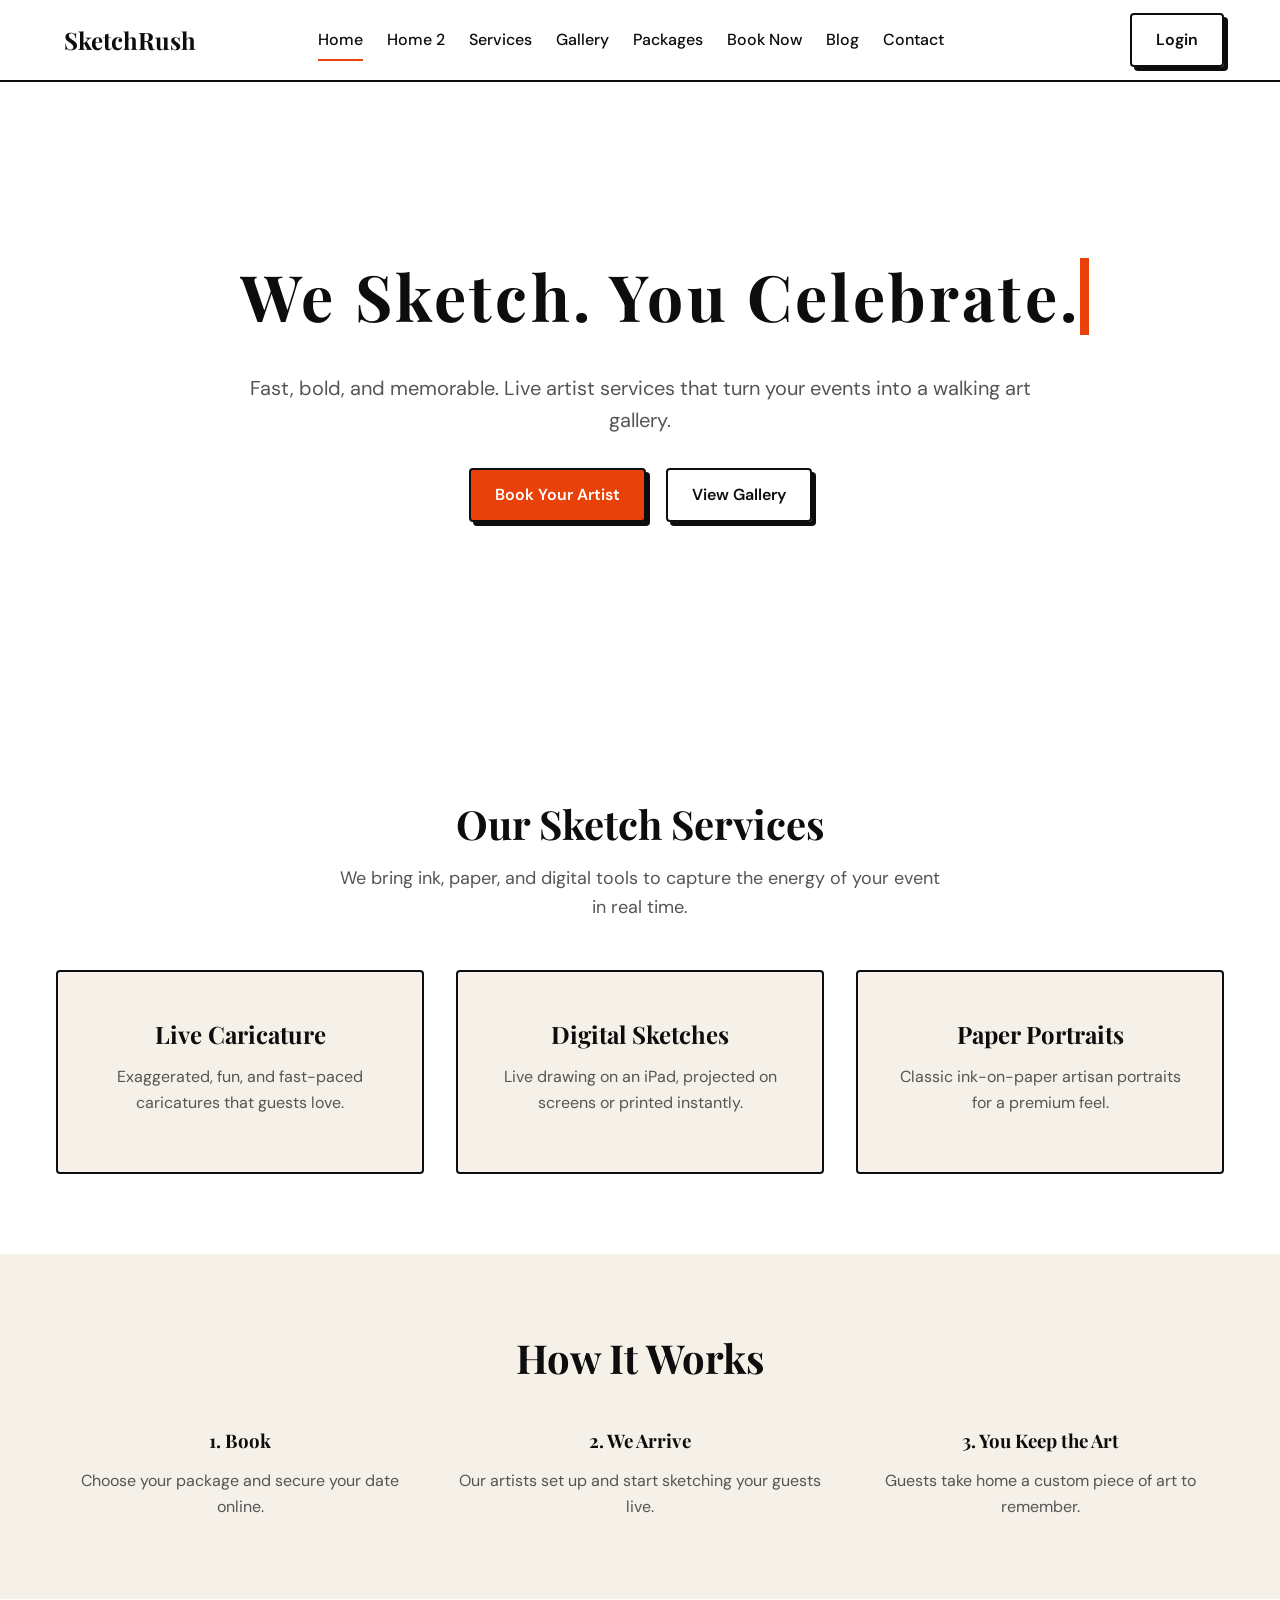
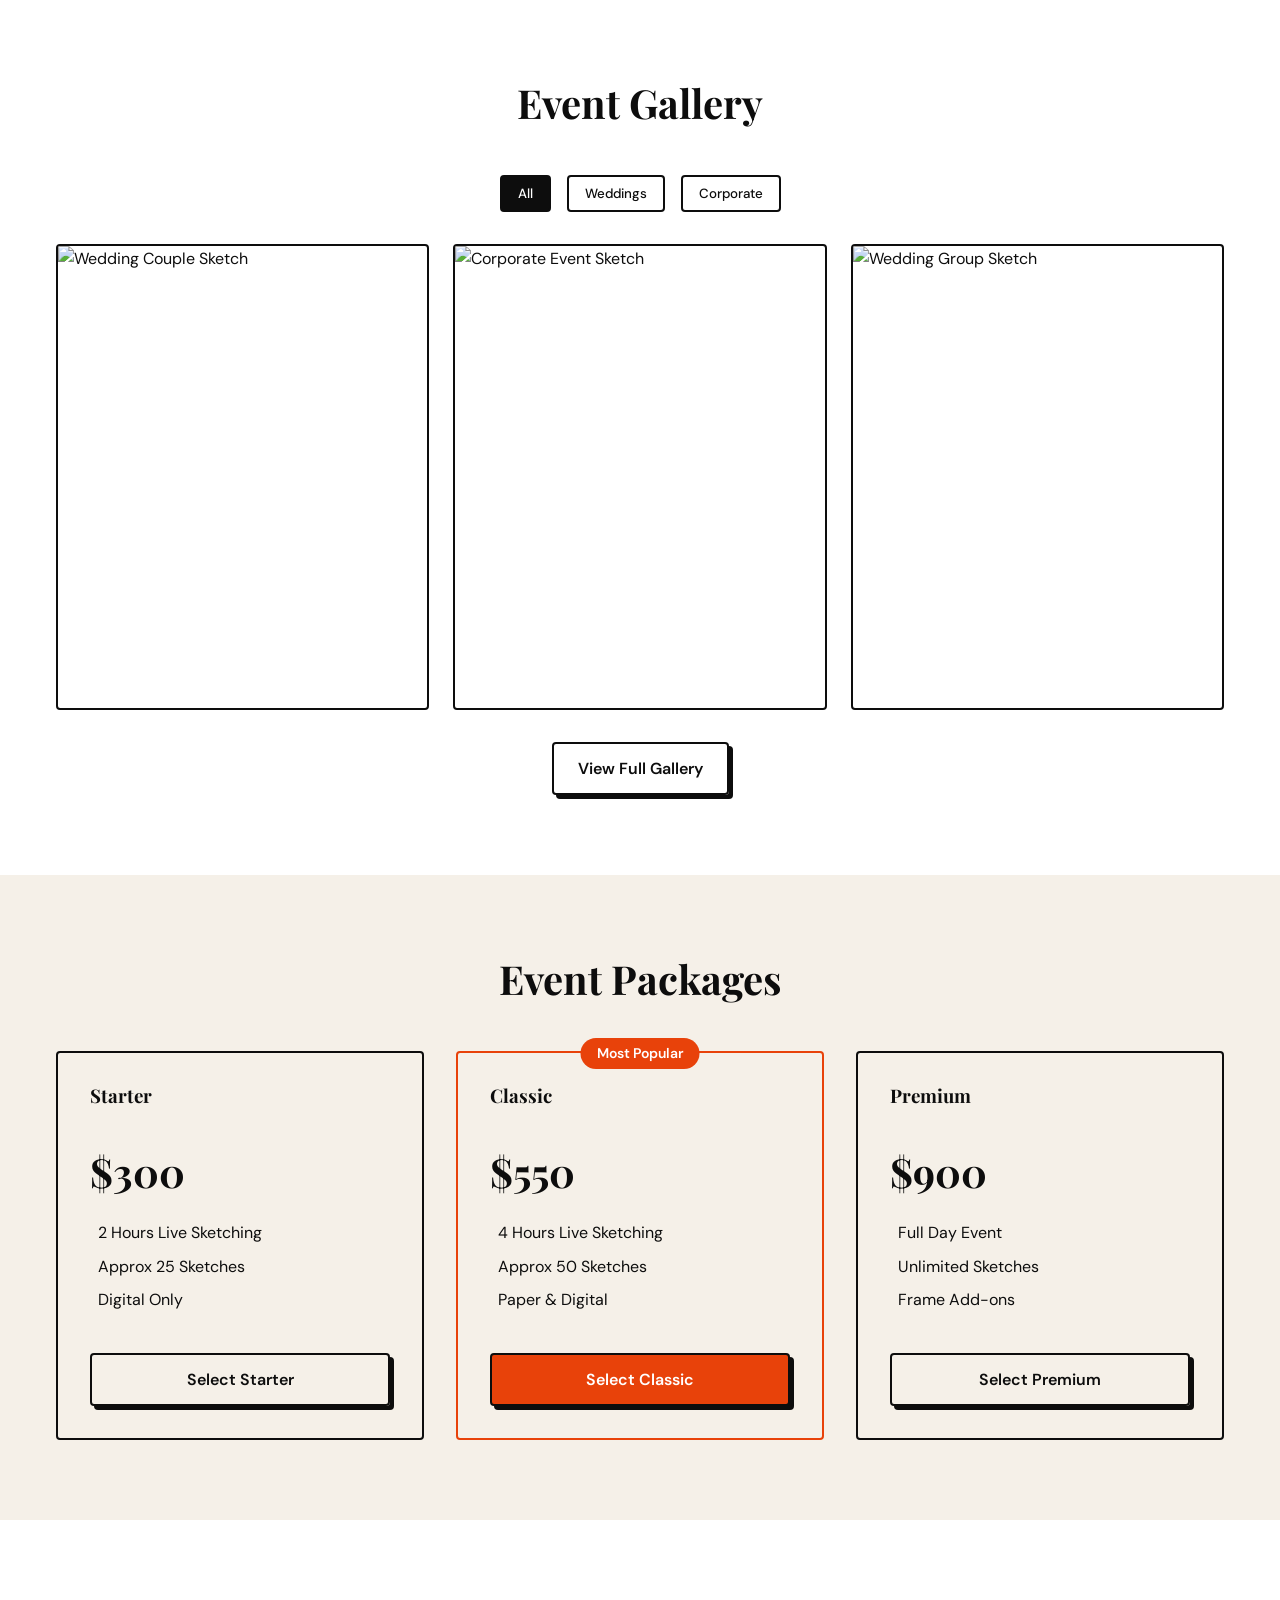
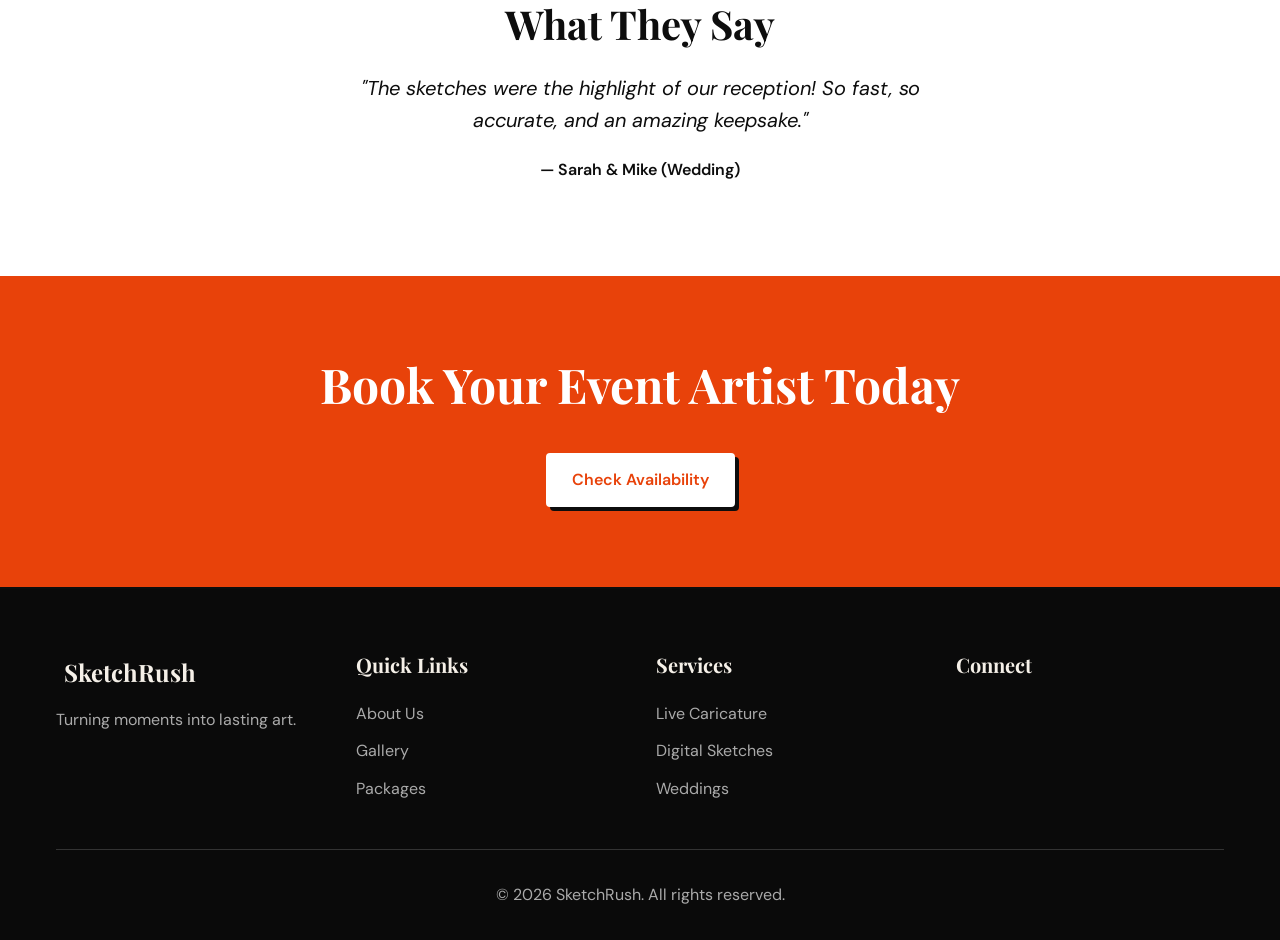
==== index.html @ a6d059cc "empty" ====
<!DOCTYPE html>
<html lang="en" dir="ltr">
<head>
  <meta charset="UTF-8">
  <meta name="viewport" content="width=device-width, initial-scale=1.0">
  <title>SketchRush | Live Event Sketch Artist</title>
  <meta name="description" content="SketchRush provides premium live sketch and caricature services for weddings, corporate events, parties, and festivals. Fast, bold, and memorable.">
  
  <!-- Phosphor Icons -->
  <script src="https://unpkg.com/@phosphor-icons/web"></script>
  
  <!-- Styles -->
  <link rel="stylesheet" href="assets/css/style.css">
  <link rel="stylesheet" href="assets/css/rtl.css">
  
  <script type="application/ld+json">
  {
    "@context": "https://schema.org",
    "@type": "LocalBusiness",
    "name": "SketchRush",
    "image": "https://images.unsplash.com/photo-1513364776144-60967b0f800f",
    "description": "Live Event Sketch Artist & Caricature Services",
    "priceRange": "$$$"
  }
  </script>
</head>
<body>

  <!-- Navbar -->
  <header class="navbar">
    <div class="container navbar-container">
      <a href="index.html" class="logo">
        <i class="ph ph-pen-nib logo-icon"></i> SketchRush
      </a>
      
      <nav class="nav-links">
        <a href="index.html" class="nav-link active">Home</a>
        <a href="home2.html" class="nav-link">Home 2</a>
        <a href="services.html" class="nav-link">Services</a>
        <a href="gallery.html" class="nav-link">Gallery</a>
        <a href="packages.html" class="nav-link">Packages</a>
        <a href="booking.html" class="nav-link">Book Now</a>
        <a href="blog.html" class="nav-link">Blog</a>
        <a href="contact.html" class="nav-link">Contact</a>
      </nav>

      <div class="nav-actions">
        <button class="icon-btn theme-toggle" aria-label="Toggle Theme"><i class="ph ph-moon"></i></button>
        <button class="icon-btn rtl-toggle" aria-label="Toggle RTL"><i class="ph ph-arrows-left-right"></i></button>
        <a href="login.html" class="btn btn-outline">Login</a>
      </div>

      <button class="hamburger" aria-label="Open Menu">
        <i class="ph ph-list"></i>
      </button>
    </div>
  </header>

  <!-- Drawer -->
  <div class="drawer-overlay"></div>
  <aside class="drawer">
    <div class="drawer-header">
      <a href="index.html" class="logo"><i class="ph ph-pen-nib logo-icon"></i> SketchRush</a>
      <button class="icon-btn close-drawer" aria-label="Close Menu"><i class="ph ph-x"></i></button>
    </div>
    
    <nav class="drawer-links">
      <a href="index.html" class="nav-link active">Home</a>
      <a href="home2.html" class="nav-link">Home 2</a>
      <a href="services.html" class="nav-link">Services</a>
      <a href="gallery.html" class="nav-link">Gallery</a>
      <a href="packages.html" class="nav-link">Packages</a>
      <a href="booking.html" class="nav-link">Book Now</a>
      <a href="blog.html" class="nav-link">Blog</a>
      <a href="contact.html" class="nav-link">Contact</a>
    </nav>
    
    <div class="drawer-actions">
      <button class="icon-btn theme-toggle"><i class="ph ph-moon"></i></button>
      <button class="icon-btn rtl-toggle"><i class="ph ph-arrows-left-right"></i></button>
    </div>
    <div style="margin-top: 16px; text-align: center;">
      <a href="login.html" class="btn btn-primary" style="width: 100%;">Login</a>
    </div>
  </aside>

  <main>
    <!-- Hero Section -->
    <section class="hero">
      <div class="container">
        <div class="hero-content">
          <h1 class="hero-title"><span class="typewriter-text">We Sketch. You Celebrate.</span></h1>
          <p class="hero-subtitle">Fast, bold, and memorable. Live artist services that turn your events into a walking art gallery.</p>
          <div class="hero-cta">
            <a href="booking.html" class="btn btn-primary">Book Your Artist</a>
            <a href="gallery.html" class="btn btn-outline" style="margin-left: 16px;">View Gallery</a>
          </div>
        </div>
      </div>
    </section>

    <!-- Services Overview -->
    <section class="section">
      <div class="container">
        <div class="section-header">
          <h2 class="section-title">Our Sketch Services</h2>
          <p class="section-subtitle">We bring ink, paper, and digital tools to capture the energy of your event in real time.</p>
        </div>
        <div class="grid grid-3">
          <div class="card">
            <i class="ph ph-scribble-loop card-icon"></i>
            <h3 class="card-title">Live Caricature</h3>
            <p class="card-desc">Exaggerated, fun, and fast-paced caricatures that guests love.</p>
          </div>
          <div class="card">
            <i class="ph ph-device-tablet card-icon"></i>
            <h3 class="card-title">Digital Sketches</h3>
            <p class="card-desc">Live drawing on an iPad, projected on screens or printed instantly.</p>
          </div>
          <div class="card">
            <i class="ph ph-scroll card-icon"></i>
            <h3 class="card-title">Paper Portraits</h3>
            <p class="card-desc">Classic ink-on-paper artisan portraits for a premium feel.</p>
          </div>
        </div>
      </div>
    </section>

    <!-- How It Works -->
    <section class="section" style="background-color: var(--surface);">
      <div class="container">
        <div class="section-header">
          <h2 class="section-title">How It Works</h2>
        </div>
        <div class="grid grid-3 text-center">
          <div>
            <i class="ph ph-calendar-check" style="font-size: 3rem; color: var(--accent); margin-bottom: 16px;"></i>
            <h3>1. Book</h3>
            <p style="color: var(--text-muted);">Choose your package and secure your date online.</p>
          </div>
          <div>
            <i class="ph ph-palette" style="font-size: 3rem; color: var(--accent); margin-bottom: 16px;"></i>
            <h3>2. We Arrive</h3>
            <p style="color: var(--text-muted);">Our artists set up and start sketching your guests live.</p>
          </div>
          <div>
            <i class="ph ph-frame-corners" style="font-size: 3rem; color: var(--accent); margin-bottom: 16px;"></i>
            <h3>3. You Keep the Art</h3>
            <p style="color: var(--text-muted);">Guests take home a custom piece of art to remember.</p>
          </div>
        </div>
      </div>
    </section>

    <!-- Gallery Preview -->
    <section class="section">
      <div class="container">
        <div class="section-header">
          <h2 class="section-title">Event Gallery</h2>
        </div>
        <div class="gallery-filters">
          <button class="filter-btn active" data-filter="all">All</button>
          <button class="filter-btn" data-filter="weddings">Weddings</button>
          <button class="filter-btn" data-filter="corporate">Corporate</button>
        </div>
        <div class="gallery-grid">
          <div class="gallery-item" data-category="weddings">
            <img src="https://images.unsplash.com/photo-1511285560929-80b456fea0bc?auto=format&fit=crop&w=600&q=80" alt="Wedding Couple Sketch" class="gallery-img">
            <div class="gallery-overlay"><h4>Wedding Portrait</h4><p>Digital</p></div>
          </div>
          <div class="gallery-item" data-category="corporate">
            <img src="https://images.unsplash.com/photo-1542744173-8e7e53415bb0?auto=format&fit=crop&w=600&q=80" alt="Corporate Event Sketch" class="gallery-img">
            <div class="gallery-overlay"><h4>Corporate Event</h4><p>Paper</p></div>
          </div>
          <div class="gallery-item" data-category="weddings">
            <img src="https://images.unsplash.com/photo-1519741497674-611481863552?auto=format&fit=crop&w=600&q=80" alt="Wedding Group Sketch" class="gallery-img">
            <div class="gallery-overlay"><h4>Wedding Party</h4><p>Digital</p></div>
          </div>
        </div>
        <div class="text-center mt-4">
          <a href="gallery.html" class="btn btn-outline">View Full Gallery</a>
        </div>
      </div>
    </section>

    <!-- Packages Teaser -->
    <section class="section" style="background-color: var(--surface);">
      <div class="container">
        <div class="section-header">
          <h2 class="section-title">Event Packages</h2>
        </div>
        <div class="grid grid-3">
          <div class="package-card">
            <h3>Starter</h3>
            <div class="package-price">$300</div>
            <ul class="package-features">
              <li><i class="ph ph-check"></i> 2 Hours Live Sketching</li>
              <li><i class="ph ph-check"></i> Approx 25 Sketches</li>
              <li><i class="ph ph-check"></i> Digital Only</li>
            </ul>
            <a href="booking.html" class="btn btn-outline">Select Starter</a>
          </div>
          <div class="package-card popular">
            <div class="popular-badge">Most Popular</div>
            <h3>Classic</h3>
            <div class="package-price">$550</div>
            <ul class="package-features">
              <li><i class="ph ph-check"></i> 4 Hours Live Sketching</li>
              <li><i class="ph ph-check"></i> Approx 50 Sketches</li>
              <li><i class="ph ph-check"></i> Paper & Digital</li>
            </ul>
            <a href="booking.html" class="btn btn-primary">Select Classic</a>
          </div>
          <div class="package-card">
            <h3>Premium</h3>
            <div class="package-price">$900</div>
            <ul class="package-features">
              <li><i class="ph ph-check"></i> Full Day Event</li>
              <li><i class="ph ph-check"></i> Unlimited Sketches</li>
              <li><i class="ph ph-check"></i> Frame Add-ons</li>
            </ul>
            <a href="booking.html" class="btn btn-outline">Select Premium</a>
          </div>
        </div>
      </div>
    </section>

    <!-- Testimonials -->
    <section class="section">
      <div class="container text-center">
        <h2 class="section-title">What They Say</h2>
        <div style="max-width: 600px; margin: 0 auto;">
          <i class="ph ph-quotes" style="font-size: 3rem; color: var(--accent);"></i>
          <p style="font-size: 1.25rem; font-style: italic; margin: 24px 0;">"The sketches were the highlight of our reception! So fast, so accurate, and an amazing keepsake."</p>
          <h4 style="font-family: var(--font-body); font-weight: 600;">— Sarah & Mike (Wedding)</h4>
        </div>
      </div>
    </section>

    <!-- CTA Banner -->
    <section class="section" style="background-color: var(--accent); color: #fff; text-align: center;">
      <div class="container">
        <h2 style="font-family: var(--font-head); font-size: 3rem; color: #fff;">Book Your Event Artist Today</h2>
        <a href="booking.html" class="btn btn-outline" style="background: #fff; color: var(--accent); border-color: #fff; margin-top: 24px;">Check Availability</a>
      </div>
    </section>

  </main>

  <!-- Footer -->
  <footer class="footer">
    <div class="container">
      <div class="footer-grid">
        <div>
          <a href="index.html" class="logo" style="color: #F5F0E8;"><i class="ph ph-pen-nib logo-icon"></i> SketchRush</a>
          <p style="color: #AAAAAA; margin-top: 16px;">Turning moments into lasting art.</p>
        </div>
        <div>
          <h4 class="footer-col-title">Quick Links</h4>
          <div class="footer-links">
            <a href="about.html">About Us</a>
            <a href="gallery.html">Gallery</a>
            <a href="packages.html">Packages</a>
          </div>
        </div>
        <div>
          <h4 class="footer-col-title">Services</h4>
          <div class="footer-links">
            <a href="services.html">Live Caricature</a>
            <a href="services.html">Digital Sketches</a>
            <a href="services.html">Weddings</a>
          </div>
        </div>
        <div>
          <h4 class="footer-col-title">Connect</h4>
          <div class="social-icons">
            <a href="#"><i class="ph ph-instagram-logo"></i></a>
            <a href="#"><i class="ph ph-facebook-logo"></i></a>
            <a href="#"><i class="ph ph-twitter-logo"></i></a>
          </div>
        </div>
      </div>
      <div class="footer-bottom">
        <p>&copy; 2026 SketchRush. All rights reserved.</p>
      </div>
    </div>
  </footer>

  <!-- Lightbox -->
  <div class="lightbox" id="lightbox">
    <button class="lightbox-close"><i class="ph ph-x"></i></button>
    <img src="" alt="Lightbox View" class="lightbox-content" id="lightbox-img">
  </div>

  <script src="assets/js/main.js"></script>
</body>
</html>
---- assets/css/style.css ----
@import url('https://fonts.googleapis.com/css2?family=DM+Sans:opsz,wght@9..40,400;9..40,500;9..40,700&family=Playfair+Display:ital,wght@0,400;0,600;0,700;1,400&display=swap');

:root {
  --bg:          #FFFFFF;
  --surface:     #F5F0E8;
  --text:        #0D0D0D;
  --text-muted:  #555555;
  --primary:     #0D0D0D;
  --accent:      #E8420A;
  --border:      #0D0D0D;
  --shadow:      4px 4px 0px #0D0D0D;
  
  --font-head:   'Playfair Display', serif;
  --font-body:   'DM Sans', sans-serif;
  --radius:      4px;
  --spacing:     8px;
}

[data-theme="dark"] {
  --bg:          #0A0A0A;
  --surface:     #141414;
  --text:        #F5F0E8;
  --text-muted:  #AAAAAA;
  --primary:     #F5F0E8;
  --accent:      #E8420A;
  --border:      #333333;
  --shadow:      4px 4px 0px rgba(245,240,232,0.15);
}

*, *::before, *::after {
  box-sizing: border-box;
  margin: 0;
  padding: 0;
}

body {
  font-family: var(--font-body);
  background-color: var(--bg);
  color: var(--text);
  transition: background 0.3s, color 0.3s;
  line-height: 1.6;
  overflow-x: hidden;
}

h1, h2, h3, h4, h5, h6 {
  font-family: var(--font-head);
  font-weight: 700;
  line-height: 1.2;
  margin-bottom: calc(var(--spacing) * 2);
}

a {
  color: inherit;
  text-decoration: none;
  transition: color 0.3s;
}

ul {
  list-style: none;
}

img {
  max-width: 100%;
  height: auto;
  display: block;
}

/* Utilities */
.container {
  width: 100%;
  max-width: 1200px;
  margin: 0 auto;
  padding: 0 calc(var(--spacing) * 2);
}

.section {
  padding: calc(var(--spacing) * 10) 0;
}

.text-center { text-align: center; }
.mt-4 { margin-top: calc(var(--spacing) * 4); }
.mb-4 { margin-bottom: calc(var(--spacing) * 4); }

/* Buttons */
.btn {
  display: inline-flex;
  align-items: center;
  justify-content: center;
  gap: calc(var(--spacing) * 1);
  padding: calc(var(--spacing) * 1.5) calc(var(--spacing) * 3);
  font-family: var(--font-body);
  font-weight: 600;
  font-size: 1rem;
  border-radius: var(--radius);
  cursor: pointer;
  transition: all 0.3s;
  border: 2px solid transparent;
}

.btn-primary {
  background-color: var(--accent);
  color: #FFFFFF;
  box-shadow: var(--shadow);
  border: 2px solid var(--primary);
}

.btn-primary:hover {
  transform: translate(2px, 2px);
  box-shadow: 2px 2px 0px var(--primary);
}

.btn-outline {
  background-color: transparent;
  color: var(--text);
  border: 2px solid var(--primary);
  box-shadow: var(--shadow);
}

.btn-outline:hover {
  background-color: var(--surface);
  transform: translate(2px, 2px);
  box-shadow: 2px 2px 0px var(--primary);
}

/* Navbar */
.navbar {
  position: fixed;
  top: 0;
  left: 0;
  width: 100%;
  background: rgba(var(--bg), 0.9);
  backdrop-filter: blur(8px);
  -webkit-backdrop-filter: blur(8px);
  z-index: 1000;
  border-bottom: 2px solid var(--border);
  transition: background 0.3s, border-color 0.3s;
}
/* Fallback solid background since CSS vars inside rgba don't work like that directly */
[data-theme="dark"] .navbar { background: rgba(10, 10, 10, 0.9); }
[data-theme="light"] .navbar { background: rgba(255, 255, 255, 0.9); }

.navbar-container {
  display: flex;
  justify-content: space-between;
  align-items: center;
  height: 80px;
}

.logo {
  font-family: var(--font-head);
  font-size: 1.5rem;
  font-weight: 700;
  display: flex;
  align-items: center;
  gap: 8px;
}
.logo-icon {
  font-size: 2rem;
  color: var(--accent);
}

.nav-links {
  display: flex;
  align-items: center;
  gap: calc(var(--spacing) * 3);
}

.nav-link {
  font-weight: 500;
  position: relative;
  padding: 8px 0;
}

.nav-link::after {
  content: '';
  position: absolute;
  bottom: 0;
  left: 0;
  width: 0%;
  height: 2px;
  background-color: var(--accent);
  transition: width 0.3s;
}

.nav-link:hover::after,
.nav-link.active::after {
  width: 100%;
}

.nav-actions {
  display: flex;
  align-items: center;
  gap: calc(var(--spacing) * 2);
}

.icon-btn {
  background: none;
  border: none;
  color: var(--text);
  font-size: 1.5rem;
  cursor: pointer;
  display: flex;
  align-items: center;
  justify-content: center;
  padding: 8px;
  transition: color 0.3s;
}

.icon-btn:hover {
  color: var(--accent);
}

.hamburger {
  display: none;
  background: none;
  border: none;
  color: var(--text);
  font-size: 2rem;
  cursor: pointer;
}

/* Drawer */
.drawer-overlay {
  position: fixed;
  top: 0;
  left: 0;
  width: 100%;
  height: 100%;
  background: rgba(0, 0, 0, 0.5);
  z-index: 1001;
  opacity: 0;
  visibility: hidden;
  transition: opacity 0.3s;
}

.drawer-overlay.active {
  opacity: 1;
  visibility: visible;
}

.drawer {
  position: fixed;
  top: 0;
  right: -100%;
  width: 300px;
  max-width: 100%;
  height: 100%;
  background-color: var(--surface);
  z-index: 1002;
  transition: right 0.3s ease-in-out;
  padding: calc(var(--spacing) * 3);
  display: flex;
  flex-direction: column;
  border-inline-start: 2px solid var(--border);
}

.drawer.active {
  right: 0;
}

.drawer-header {
  display: flex;
  justify-content: space-between;
  align-items: center;
  margin-bottom: calc(var(--spacing) * 4);
}

.drawer-links {
  display: flex;
  flex-direction: column;
  gap: calc(var(--spacing) * 2);
}

.drawer-links .nav-link {
  font-size: 1.125rem;
  padding: calc(var(--spacing) * 1.5) 0;
  border-bottom: 1px solid var(--border);
}

.drawer-actions {
  margin-top: auto;
  display: flex;
  gap: calc(var(--spacing) * 2);
  justify-content: center;
  padding-top: calc(var(--spacing) * 4);
}

/* Hero Section */
.hero {
  padding-top: 140px;
  padding-bottom: 80px;
  min-height: 80vh;
  display: flex;
  align-items: center;
  position: relative;
  overflow: hidden;
}

.hero-content {
  position: relative;
  z-index: 2;
  max-width: 800px;
  margin: 0 auto;
  text-align: center;
}

.hero-title {
  font-size: clamp(2.5rem, 5vw, 4.5rem);
  margin-bottom: calc(var(--spacing) * 3);
}

.typewriter-text {
  display: inline-block;
  overflow: hidden;
  border-right: .15em solid var(--accent);
  white-space: nowrap;
  margin: 0 auto;
  letter-spacing: .05em;
  animation: typing 3.5s steps(30, end), blink-caret .75s step-end infinite;
}

@keyframes typing {
  from { width: 0 }
  to { width: 100% }
}

@keyframes blink-caret {
  from, to { border-color: transparent }
  50% { border-color: var(--accent) }
}

.hero-subtitle {
  font-size: 1.25rem;
  color: var(--text-muted);
  margin-bottom: calc(var(--spacing) * 4);
  opacity: 0;
  animation: fadeInUp 0.8s ease forwards 2s;
}

.hero-cta {
  opacity: 0;
  animation: fadeInUp 0.8s ease forwards 2.4s;
}

@keyframes fadeInUp {
  from { opacity: 0; transform: translateY(20px); }
  to { opacity: 1; transform: translateY(0); }
}

/* Hero 2 - Split Layout */
.hero-split {
  display: grid;
  grid-template-columns: 1fr 1fr;
  gap: calc(var(--spacing) * 4);
  align-items: center;
}
.hero-stroke-text {
  fill: transparent;
  stroke: var(--text);
  stroke-width: 1px;
  stroke-dasharray: 500;
  stroke-dashoffset: 500;
  animation: drawStroke 3s linear forwards;
}

@keyframes drawStroke {
  to { stroke-dashoffset: 0; fill: var(--text); }
}

/* Sections Global */
.section-header {
  text-align: center;
  margin-bottom: calc(var(--spacing) * 6);
}
.section-title {
  font-size: 2.5rem;
}
.section-subtitle {
  color: var(--text-muted);
  font-size: 1.125rem;
  max-width: 600px;
  margin: 0 auto;
}

/* Cards Grid */
.grid {
  display: grid;
  gap: calc(var(--spacing) * 4);
}
.grid-2 { grid-template-columns: repeat(2, 1fr); }
.grid-3 { grid-template-columns: repeat(3, 1fr); }
.grid-4 { grid-template-columns: repeat(4, 1fr); }

/* Card */
.card {
  background-color: var(--surface);
  border: 2px solid var(--border);
  border-radius: var(--radius);
  padding: calc(var(--spacing) * 4);
  display: flex;
  flex-direction: column;
  align-items: center;
  text-align: center;
  transition: transform 0.3s, box-shadow 0.3s;
  height: 100%;
}
.card:hover {
  transform: translateY(-5px);
  box-shadow: var(--shadow);
}
.card-icon {
  font-size: 3rem;
  color: var(--accent);
  margin-bottom: calc(var(--spacing) * 2);
}
.card-title {
  font-size: 1.5rem;
  margin-bottom: calc(var(--spacing) * 2);
}
.card-desc {
  color: var(--text-muted);
  margin-bottom: calc(var(--spacing) * 3);
  flex-grow: 1;
}

/* Gallery */
.gallery-filters {
  display: flex;
  justify-content: center;
  flex-wrap: wrap;
  gap: calc(var(--spacing) * 2);
  margin-bottom: calc(var(--spacing) * 4);
}
.filter-btn {
  padding: calc(var(--spacing) * 1) calc(var(--spacing) * 2);
  background: transparent;
  border: 2px solid var(--border);
  border-radius: var(--radius);
  cursor: pointer;
  font-family: var(--font-body);
  font-weight: 500;
  color: var(--text);
  transition: all 0.3s;
}
.filter-btn.active, .filter-btn:hover {
  background: var(--primary);
  color: var(--bg);
}

.gallery-grid {
  display: grid;
  grid-template-columns: repeat(auto-fill, minmax(280px, 1fr));
  gap: calc(var(--spacing) * 3);
}
.gallery-item {
  position: relative;
  border-radius: var(--radius);
  overflow: hidden;
  border: 2px solid var(--border);
  cursor: pointer;
}
.gallery-img {
  width: 100%;
  aspect-ratio: 4/5;
  object-fit: cover;
  transition: transform 0.5s;
}
.gallery-item:hover .gallery-img {
  transform: scale(1.05);
}
.gallery-overlay {
  position: absolute;
  inset: 0;
  background: rgba(13, 13, 13, 0.7);
  display: flex;
  flex-direction: column;
  justify-content: center;
  align-items: center;
  opacity: 0;
  transition: opacity 0.3s;
  color: #fff;
}
.gallery-item:hover .gallery-overlay {
  opacity: 1;
}

/* Lightbox */
.lightbox {
  position: fixed;
  inset: 0;
  background: rgba(0, 0, 0, 0.9);
  z-index: 2000;
  display: flex;
  justify-content: center;
  align-items: center;
  opacity: 0;
  visibility: hidden;
  transition: opacity 0.3s;
}
.lightbox.active {
  opacity: 1;
  visibility: visible;
}
.lightbox-content {
  max-width: 90%;
  max-height: 90vh;
}
.lightbox-close {
  position: absolute;
  top: 20px;
  right: 20px;
  background: none;
  border: none;
  color: #fff;
  font-size: 2rem;
  cursor: pointer;
}

/* Forms */
.form-group {
  margin-bottom: calc(var(--spacing) * 3);
  text-align: left;
  width: 100%;
}
.form-label {
  display: block;
  font-weight: 500;
  margin-bottom: calc(var(--spacing) * 1);
}
.form-control {
  width: 100%;
  padding: calc(var(--spacing) * 1.5);
  background-color: var(--bg);
  border: 2px solid var(--border);
  border-radius: var(--radius);
  color: var(--text);
  font-family: var(--font-body);
  transition: border-color 0.3s;
}
.form-control:focus {
  outline: none;
  border-color: var(--accent);
}
.form-control.error {
  border-color: #E8420A;
}
.error-message {
  color: #E8420A;
  font-size: 0.875rem;
  margin-top: 4px;
  display: none;
}
.form-control.error + .error-message {
  display: block;
}

/* Auth Pages (Login/Register) */
.auth-page {
  display: flex;
  align-items: center;
  justify-content: center;
  min-height: 100vh;
  padding: calc(var(--spacing) * 2);
}
.auth-card {
  background-color: var(--surface);
  border: 2px solid var(--border);
  border-radius: var(--radius);
  padding: calc(var(--spacing) * 5);
  width: 100%;
  max-width: 450px;
  box-shadow: var(--shadow);
  text-align: center;
}
.auth-divider {
  display: flex;
  align-items: center;
  text-align: center;
  margin: calc(var(--spacing) * 3) 0;
  color: var(--text-muted);
}
.auth-divider::before, .auth-divider::after {
  content: '';
  flex: 1;
  border-bottom: 1px solid var(--border);
}
.auth-divider:not(:empty)::before { margin-right: .25em; }
.auth-divider:not(:empty)::after { margin-left: .25em; }

.social-btn {
  display: flex;
  align-items: center;
  justify-content: center;
  gap: 8px;
  width: 100%;
  padding: calc(var(--spacing) * 1.5);
  margin-bottom: calc(var(--spacing) * 2);
  border: 2px solid var(--border);
  border-radius: var(--radius);
  background-color: var(--bg);
  color: var(--text);
  font-weight: 600;
  cursor: pointer;
  transition: background 0.3s;
}
.social-btn:hover {
  background-color: var(--surface);
}

/* Footer */
.footer {
  background-color: #0A0A0A;
  color: #F5F0E8;
  padding: calc(var(--spacing) * 8) 0 calc(var(--spacing) * 4);
  border-top: 2px solid var(--border);
}
.footer-grid {
  display: grid;
  grid-template-columns: repeat(4, 1fr);
  gap: calc(var(--spacing) * 4);
  margin-bottom: calc(var(--spacing) * 6);
}
.footer-col-title {
  font-size: 1.25rem;
  margin-bottom: calc(var(--spacing) * 3);
  color: #F5F0E8;
}
.footer-links {
  display: flex;
  flex-direction: column;
  gap: calc(var(--spacing) * 1.5);
}
.footer-links a {
  color: #AAAAAA;
  transition: color 0.3s;
}
.footer-links a:hover {
  color: var(--accent);
}
.footer-bottom {
  text-align: center;
  padding-top: calc(var(--spacing) * 4);
  border-top: 1px solid #333;
  color: #AAAAAA;
}
.social-icons {
  display: flex;
  gap: calc(var(--spacing) * 2);
}
.social-icons a {
  color: #F5F0E8;
  font-size: 1.5rem;
}
.social-icons a:hover {
  color: var(--accent);
}

/* Pricing/Packages */
.package-card {
  position: relative;
  background-color: var(--surface);
  border: 2px solid var(--border);
  border-radius: var(--radius);
  padding: calc(var(--spacing) * 4);
  display: flex;
  flex-direction: column;
  height: 100%;
  transition: transform 0.3s;
}
.package-card:hover {
  transform: translateY(-5px);
  box-shadow: var(--shadow);
}
.package-card.popular {
  border-color: var(--accent);
}
.popular-badge {
  position: absolute;
  top: -15px;
  left: 50%;
  transform: translateX(-50%);
  background-color: var(--accent);
  color: #fff;
  padding: 4px 16px;
  border-radius: 20px;
  font-size: 0.875rem;
  font-weight: 600;
}
.package-price {
  font-size: 2.5rem;
  font-family: var(--font-head);
  font-weight: 700;
  margin: calc(var(--spacing) * 2) 0;
}
.package-features {
  margin-bottom: calc(var(--spacing) * 4);
  flex-grow: 1;
}
.package-features li {
  display: flex;
  align-items: center;
  gap: 8px;
  margin-bottom: 8px;
}
.package-features i {
  color: var(--accent);
}

/* Responsive Breakpoints */
@media (max-width: 1024px) {
  .nav-links, .navbar .nav-actions {
    display: none;
  }
  .hamburger {
    display: block;
  }
  .footer-grid {
    grid-template-columns: repeat(2, 1fr);
  }
}

@media (max-width: 768px) {
  .grid-3, .grid-4 { grid-template-columns: 1fr; }
  .grid-2 { grid-template-columns: 1fr; }
  .hero-split { grid-template-columns: 1fr; text-align: center; }
  .footer-grid { grid-template-columns: 1fr; text-align: center; }
  .social-icons { justify-content: center; }
  .footer-links { align-items: center; }
}

@media (max-width: 360px) {
  .container { padding: 0 calc(var(--spacing) * 1.5); }
  .hero-title { font-size: 2rem; }
  .section-title { font-size: 2rem; }
  .drawer { width: 100%; right: -100%; }
}
---- assets/css/rtl.css ----
/* RTL Overrides for SketchRush */

html[dir="rtl"] {
  /* Logical properties handle most of it, but specifying edge cases here */
}

/* Drawer logic for RTL */
html[dir="rtl"] .drawer {
  right: auto;
  left: -100%;
  border-inline-start: none;
  border-inline-end: 2px solid var(--border);
}

html[dir="rtl"] .drawer.active {
  left: 0;
}

html[dir="rtl"] .hero-split {
  /* No change needed if we use CSS Grid without explicit left/right placement */
}

html[dir="rtl"] .auth-divider::before {
  margin-right: 0;
  margin-left: .25em;
}

html[dir="rtl"] .auth-divider::after {
  margin-left: 0;
  margin-right: .25em;
}

html[dir="rtl"] .nav-link::after {
  left: auto;
  right: 0;
}

html[dir="rtl"] .btn-primary:hover,
html[dir="rtl"] .btn-outline:hover,
html[dir="rtl"] .card:hover,
html[dir="rtl"] .package-card:hover {
  transform: translate(-2px, 2px);
  box-shadow: -2px 2px 0px var(--primary);
}

html[dir="rtl"] :root {
  --shadow: -4px 4px 0px var(--primary);
}
html[dir="rtl"] [data-theme="dark"] {
  --shadow: -4px 4px 0px rgba(245,240,232,0.15);
}
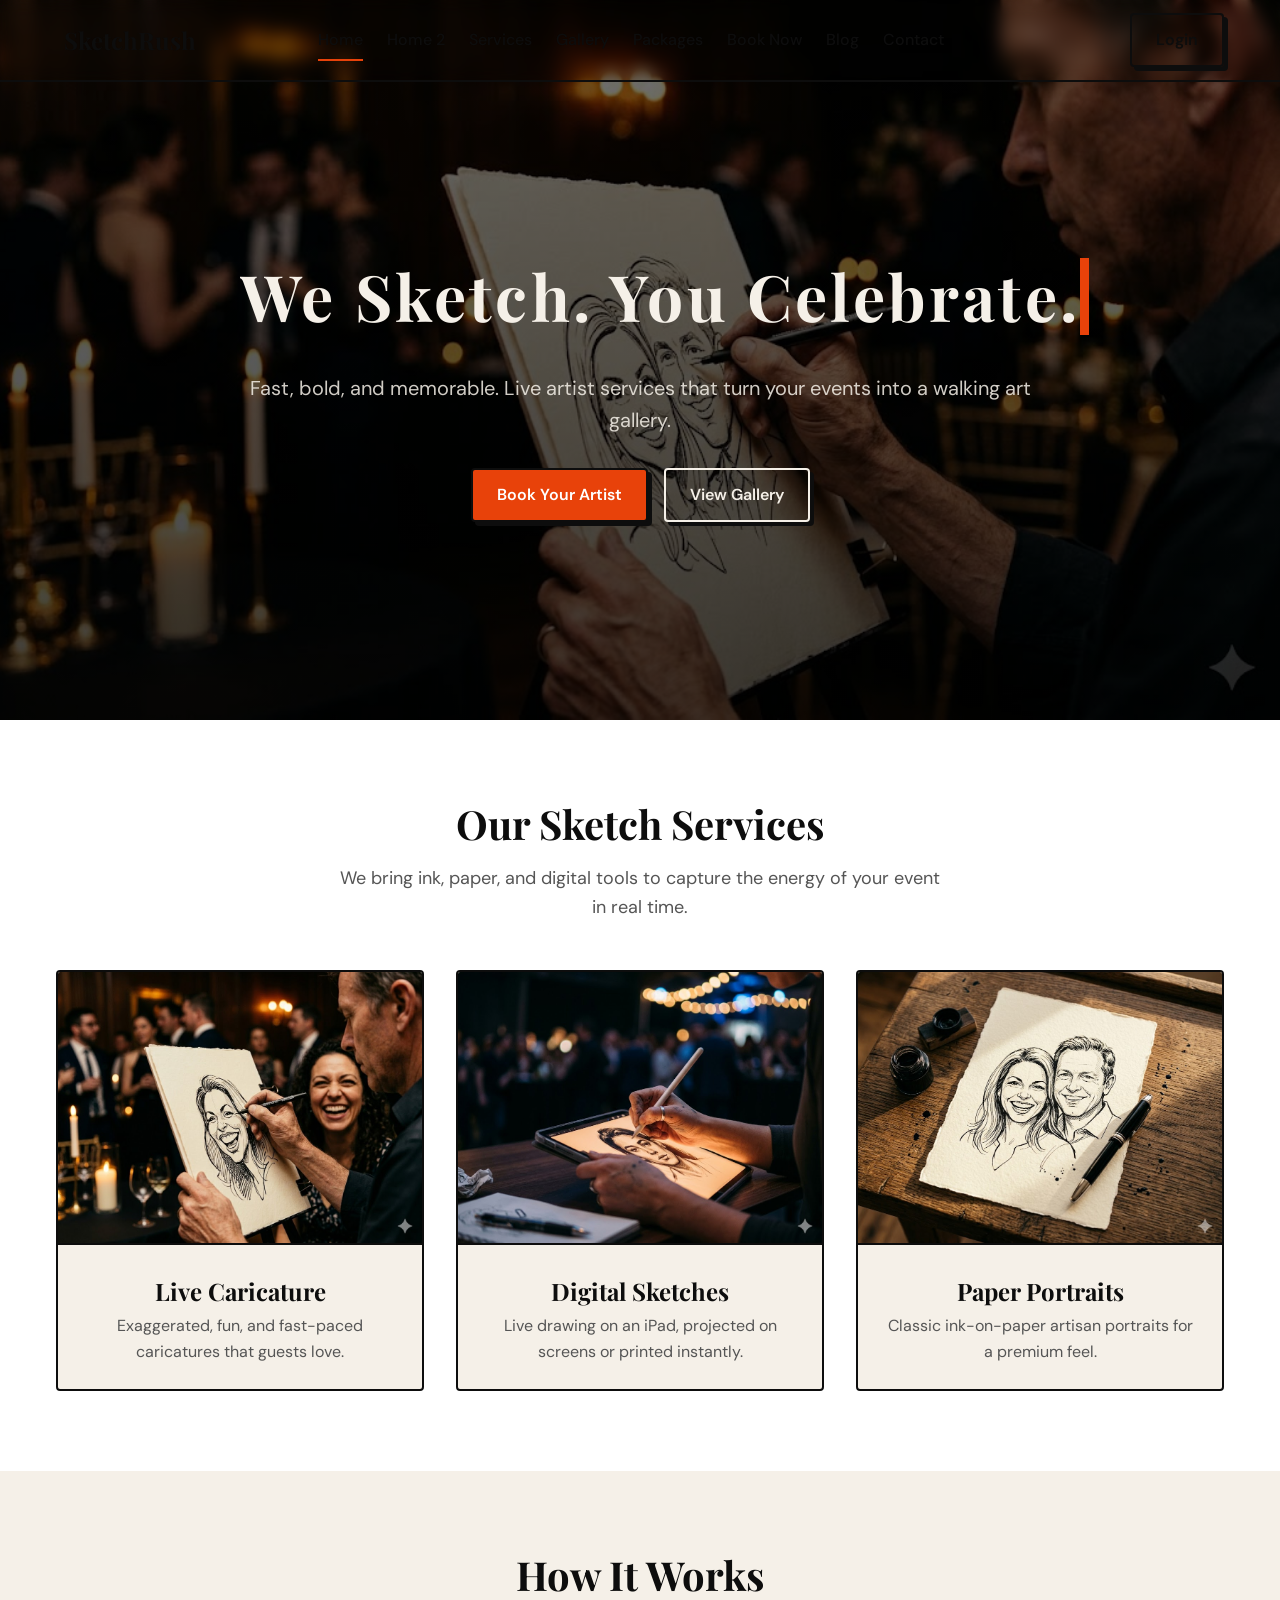
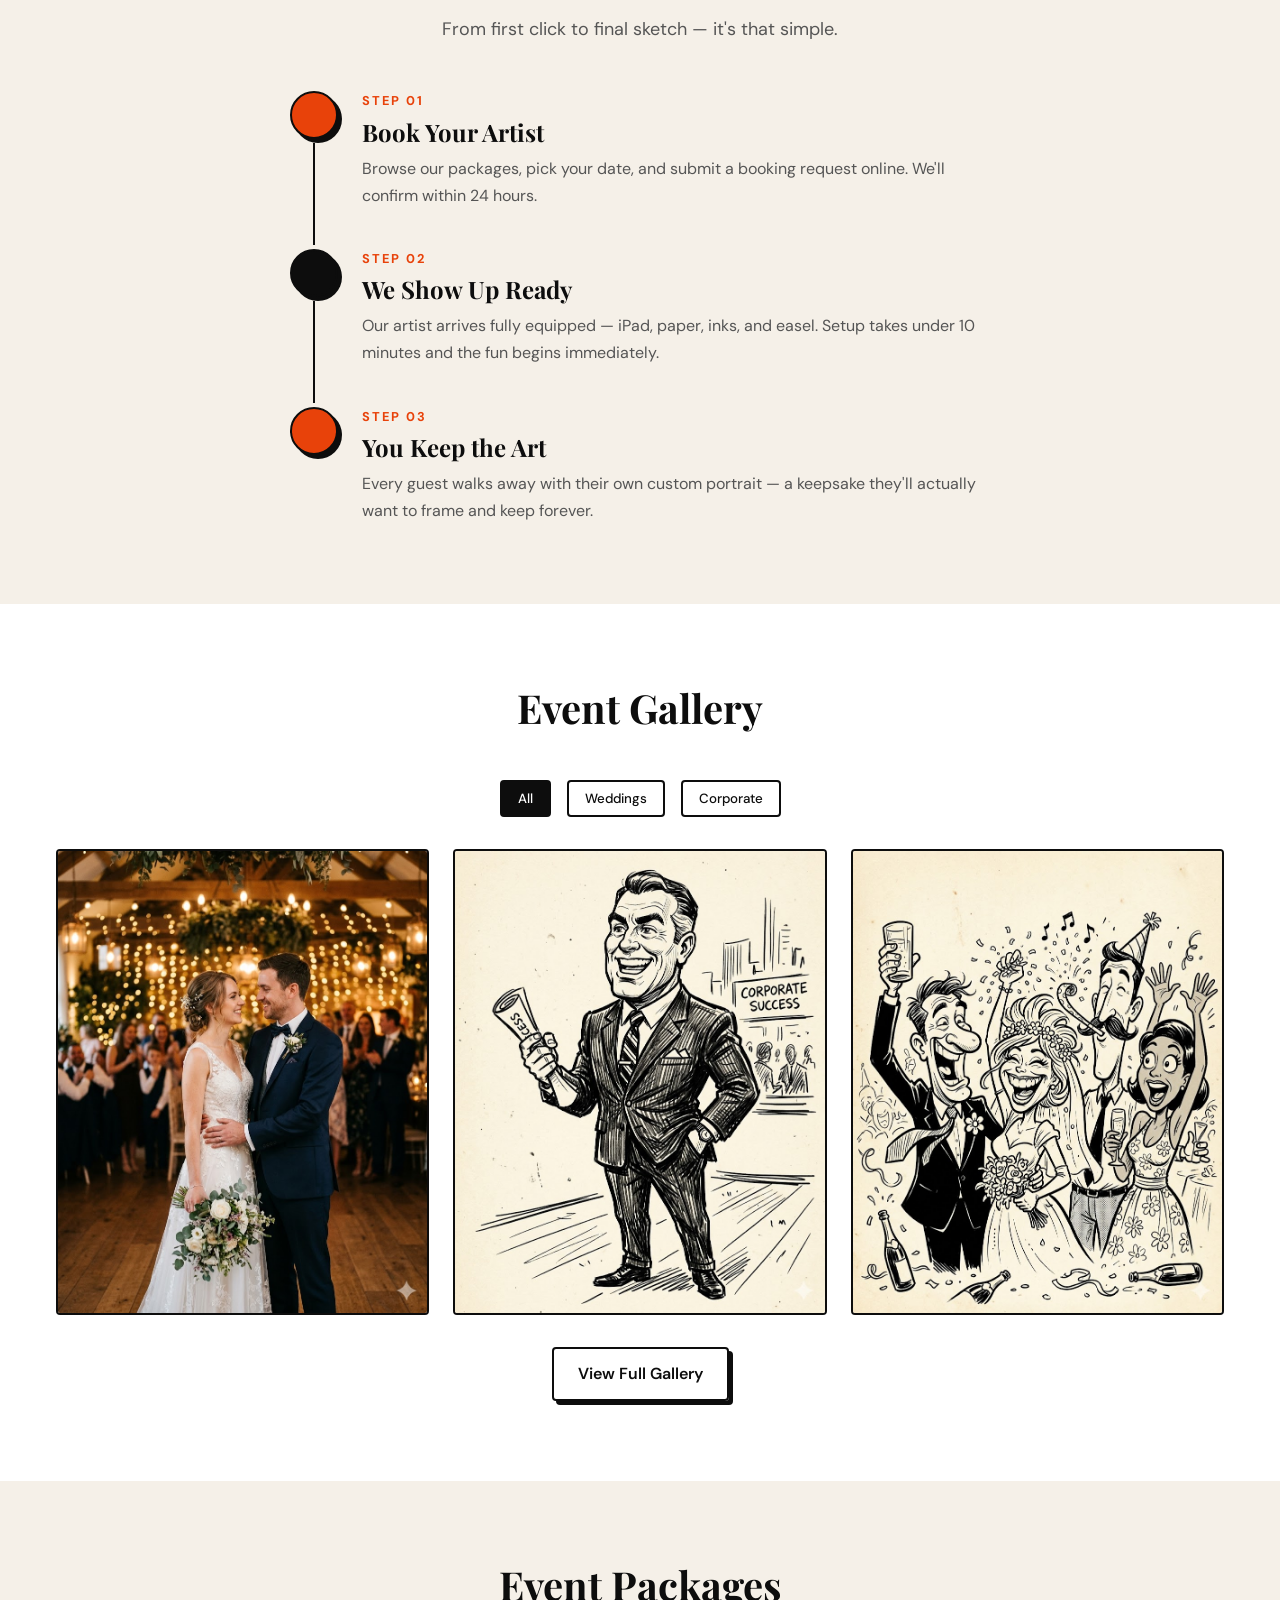
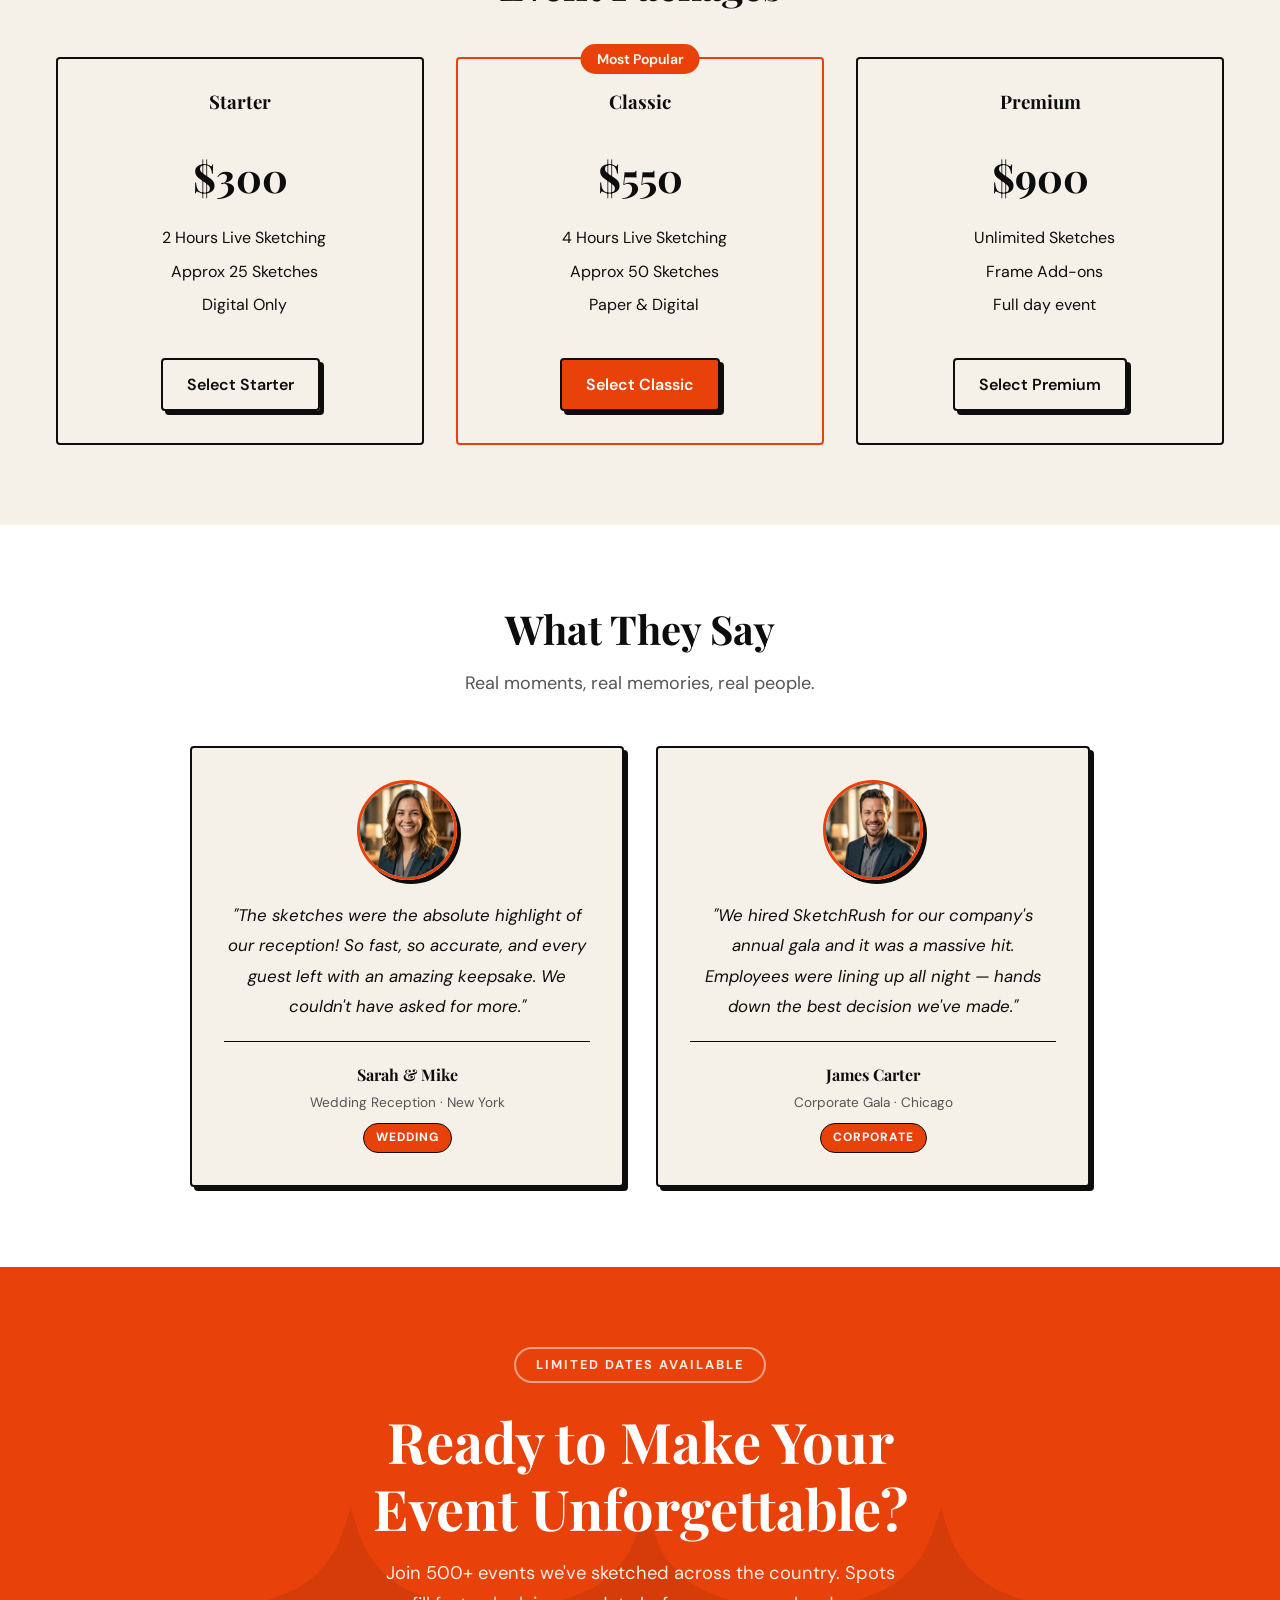
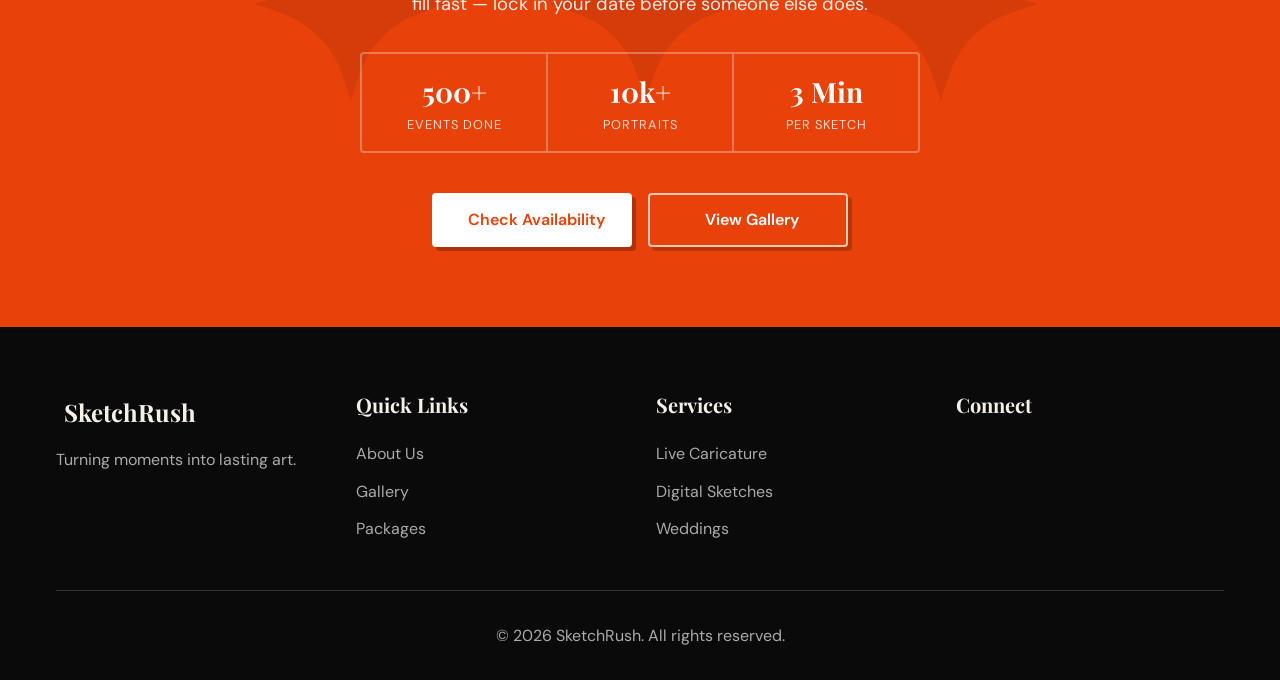
==== commit e654546a: "first" ====
--- a/index.html
+++ b/index.html
@@ -1,18 +1,20 @@
 <!DOCTYPE html>
 <html lang="en" dir="ltr">
+
 <head>
   <meta charset="UTF-8">
   <meta name="viewport" content="width=device-width, initial-scale=1.0">
   <title>SketchRush | Live Event Sketch Artist</title>
-  <meta name="description" content="SketchRush provides premium live sketch and caricature services for weddings, corporate events, parties, and festivals. Fast, bold, and memorable.">
-  
+  <meta name="description"
+    content="SketchRush provides premium live sketch and caricature services for weddings, corporate events, parties, and festivals. Fast, bold, and memorable.">
+
   <!-- Phosphor Icons -->
   <script src="https://unpkg.com/@phosphor-icons/web"></script>
-  
+
   <!-- Styles -->
   <link rel="stylesheet" href="assets/css/style.css">
   <link rel="stylesheet" href="assets/css/rtl.css">
-  
+
   <script type="application/ld+json">
   {
     "@context": "https://schema.org",
@@ -24,6 +26,7 @@
   }
   </script>
 </head>
+
 <body>
 
   <!-- Navbar -->
@@ -32,7 +35,7 @@
       <a href="index.html" class="logo">
         <i class="ph ph-pen-nib logo-icon"></i> SketchRush
       </a>
-      
+
       <nav class="nav-links">
         <a href="index.html" class="nav-link active">Home</a>
         <a href="home2.html" class="nav-link">Home 2</a>
@@ -63,7 +66,7 @@
       <a href="index.html" class="logo"><i class="ph ph-pen-nib logo-icon"></i> SketchRush</a>
       <button class="icon-btn close-drawer" aria-label="Close Menu"><i class="ph ph-x"></i></button>
     </div>
-    
+
     <nav class="drawer-links">
       <a href="index.html" class="nav-link active">Home</a>
       <a href="home2.html" class="nav-link">Home 2</a>
@@ -74,7 +77,7 @@
       <a href="blog.html" class="nav-link">Blog</a>
       <a href="contact.html" class="nav-link">Contact</a>
     </nav>
-    
+
     <div class="drawer-actions">
       <button class="icon-btn theme-toggle"><i class="ph ph-moon"></i></button>
       <button class="icon-btn rtl-toggle"><i class="ph ph-arrows-left-right"></i></button>
@@ -86,68 +89,198 @@
 
   <main>
     <!-- Hero Section -->
-    <section class="hero">
-      <div class="container">
+    <section class="hero" style="position: relative;">
+      <div style="
+    position: absolute;
+    inset: 0;
+    background-image: url('assets/images/hero-bg.jpg');
+    background-size: cover;
+    background-position: center;
+    z-index: 0;
+  "></div>
+      <div style="
+    position: absolute;
+    inset: 0;
+    background: linear-gradient(to bottom, rgba(0,0,0,0.55) 0%, rgba(0,0,0,0.75) 100%);
+    z-index: 1;
+  "></div>
+      <div class="container" style="position: relative; z-index: 2;">
         <div class="hero-content">
-          <h1 class="hero-title"><span class="typewriter-text">We Sketch. You Celebrate.</span></h1>
-          <p class="hero-subtitle">Fast, bold, and memorable. Live artist services that turn your events into a walking art gallery.</p>
+          <h1 class="hero-title" style="color: #F5F0E8;">
+            <span class="typewriter-text">We Sketch. You Celebrate.</span>
+          </h1>
+          <p class="hero-subtitle" style="color: rgba(245,240,232,0.85);">
+            Fast, bold, and memorable. Live artist services that turn your events into a walking art gallery.
+          </p>
           <div class="hero-cta">
             <a href="booking.html" class="btn btn-primary">Book Your Artist</a>
-            <a href="gallery.html" class="btn btn-outline" style="margin-left: 16px;">View Gallery</a>
+            <a href="gallery.html" class="btn btn-outline" style="color: #F5F0E8; border-color: #F5F0E8;">View
+              Gallery</a>
           </div>
         </div>
       </div>
     </section>
 
+    <!-- Services Overview -->
     <!-- Services Overview -->
     <section class="section">
       <div class="container">
         <div class="section-header">
           <h2 class="section-title">Our Sketch Services</h2>
-          <p class="section-subtitle">We bring ink, paper, and digital tools to capture the energy of your event in real time.</p>
-        </div>
-        <div class="grid grid-3">
-          <div class="card">
-            <i class="ph ph-scribble-loop card-icon"></i>
-            <h3 class="card-title">Live Caricature</h3>
-            <p class="card-desc">Exaggerated, fun, and fast-paced caricatures that guests love.</p>
-          </div>
-          <div class="card">
-            <i class="ph ph-device-tablet card-icon"></i>
-            <h3 class="card-title">Digital Sketches</h3>
-            <p class="card-desc">Live drawing on an iPad, projected on screens or printed instantly.</p>
-          </div>
-          <div class="card">
-            <i class="ph ph-scroll card-icon"></i>
-            <h3 class="card-title">Paper Portraits</h3>
-            <p class="card-desc">Classic ink-on-paper artisan portraits for a premium feel.</p>
-          </div>
+          <p class="section-subtitle">We bring ink, paper, and digital tools to capture the energy of your event in real
+            time.</p>
+        </div>
+        <div class="grid grid-3 services-grid">
+
+          <div class="card" style="padding: 0; overflow: hidden; align-items: flex-start; text-align: left;">
+            <img src="assets/images/service-caricature.jpg" alt="Live Caricature"
+              style="width: 100%; aspect-ratio: 4/3; object-fit: cover; border-bottom: 2px solid var(--border);">
+            <div
+              style="padding: 24px; display: flex; flex-direction: column; align-items: center; gap: 8px; text-align: center; width: 100%;">
+              <i class="ph ph-scribble-loop card-icon" style="margin-bottom: 0;"></i>
+              <h3 class="card-title" style="margin-bottom: 0;">Live Caricature</h3>
+              <p class="card-desc" style="margin-bottom: 0;">Exaggerated, fun, and fast-paced caricatures that guests
+                love.</p>
+            </div>
+          </div>
+
+          <div class="card" style="padding: 0; overflow: hidden; align-items: flex-start; text-align: left;">
+            <img src="assets/images/service-digital.jpg" alt="Digital Sketches"
+              style="width: 100%; aspect-ratio: 4/3; object-fit: cover; border-bottom: 2px solid var(--border);">
+            <div
+              style="padding: 24px; display: flex; flex-direction: column; align-items: center; gap: 8px; text-align: center; width: 100%;">
+              <i class="ph ph-device-tablet card-icon" style="margin-bottom: 0;"></i>
+              <h3 class="card-title" style="margin-bottom: 0;">Digital Sketches</h3>
+              <p class="card-desc" style="margin-bottom: 0;">Live drawing on an iPad, projected on screens or printed
+                instantly.</p>
+            </div>
+          </div>
+
+          <div class="card" style="padding: 0; overflow: hidden; align-items: flex-start; text-align: left;">
+            <img src="assets/images/service-paper.jpg" alt="Paper Portraits"
+              style="width: 100%; aspect-ratio: 4/3; object-fit: cover; border-bottom: 2px solid var(--border);">
+            <div
+              style="padding: 24px; display: flex; flex-direction: column; align-items: center; gap: 8px; text-align: center; width: 100%;">
+              <i class="ph ph-scroll card-icon" style="margin-bottom: 0;"></i>
+              <h3 class="card-title" style="margin-bottom: 0;">Paper Portraits</h3>
+              <p class="card-desc" style="margin-bottom: 0;">Classic ink-on-paper artisan portraits for a premium feel.
+              </p>
+            </div>
+          </div>
+
         </div>
       </div>
     </section>
-
     <!-- How It Works -->
     <section class="section" style="background-color: var(--surface);">
       <div class="container">
         <div class="section-header">
           <h2 class="section-title">How It Works</h2>
-        </div>
-        <div class="grid grid-3 text-center">
-          <div>
-            <i class="ph ph-calendar-check" style="font-size: 3rem; color: var(--accent); margin-bottom: 16px;"></i>
-            <h3>1. Book</h3>
-            <p style="color: var(--text-muted);">Choose your package and secure your date online.</p>
-          </div>
-          <div>
-            <i class="ph ph-palette" style="font-size: 3rem; color: var(--accent); margin-bottom: 16px;"></i>
-            <h3>2. We Arrive</h3>
-            <p style="color: var(--text-muted);">Our artists set up and start sketching your guests live.</p>
-          </div>
-          <div>
-            <i class="ph ph-frame-corners" style="font-size: 3rem; color: var(--accent); margin-bottom: 16px;"></i>
-            <h3>3. You Keep the Art</h3>
-            <p style="color: var(--text-muted);">Guests take home a custom piece of art to remember.</p>
-          </div>
+          <p class="section-subtitle">From first click to final sketch — it's that simple.</p>
+        </div>
+
+        <div
+          style="display: flex; flex-direction: column; gap: 0; margin-top: 48px; max-width: 700px; margin-inline: auto;">
+
+          <!-- Step 1 -->
+          <div style="display: flex; align-items: stretch; gap: 0;">
+            <!-- Left label -->
+            <div style="
+          width: 48px;
+          display: flex;
+          flex-direction: column;
+          align-items: center;
+          flex-shrink: 0;
+        ">
+              <div style="
+            width: 48px; height: 48px;
+            background: var(--accent);
+            border: 2px solid var(--primary);
+            border-radius: 50%;
+            display: flex; align-items: center; justify-content: center;
+            box-shadow: var(--shadow);
+            flex-shrink: 0;
+          ">
+                <i class="ph ph-calendar-check" style="font-size: 1.4rem; color: #fff;"></i>
+              </div>
+              <div style="flex: 1; width: 2px; background: var(--border); margin: 4px 0;"></div>
+            </div>
+
+            <!-- Content -->
+            <div style="padding: 0 0 40px 24px; flex: 1;">
+              <div
+                style="color: var(--accent); font-weight: 700; font-size: 0.8rem; letter-spacing: 2px; text-transform: uppercase; margin-bottom: 6px;">
+                Step 01</div>
+              <h3 style="font-size: 1.5rem; margin-bottom: 8px;">Book Your Artist</h3>
+              <p style="color: var(--text-muted); line-height: 1.7; margin: 0;">Browse our packages, pick your date, and
+                submit a booking request online. We'll confirm within 24 hours.</p>
+            </div>
+          </div>
+
+          <!-- Step 2 -->
+          <div style="display: flex; align-items: stretch; gap: 0;">
+            <div style="
+          width: 48px;
+          display: flex;
+          flex-direction: column;
+          align-items: center;
+          flex-shrink: 0;
+        ">
+              <div style="
+            width: 48px; height: 48px;
+            background: var(--primary);
+            border: 2px solid var(--primary);
+            border-radius: 50%;
+            display: flex; align-items: center; justify-content: center;
+            box-shadow: var(--shadow);
+            flex-shrink: 0;
+          ">
+                <i class="ph ph-palette" style="font-size: 1.4rem; color: var(--bg);"></i>
+              </div>
+              <div style="flex: 1; width: 2px; background: var(--border); margin: 4px 0;"></div>
+            </div>
+            <div style="padding: 0 0 40px 24px; flex: 1;">
+              <div
+                style="color: var(--accent); font-weight: 700; font-size: 0.8rem; letter-spacing: 2px; text-transform: uppercase; margin-bottom: 6px;">
+                Step 02</div>
+              <h3 style="font-size: 1.5rem; margin-bottom: 8px;">We Show Up Ready</h3>
+              <p style="color: var(--text-muted); line-height: 1.7; margin: 0;">Our artist arrives fully equipped —
+                iPad, paper, inks, and easel. Setup takes under 10 minutes and the fun begins immediately.</p>
+            </div>
+          </div>
+
+          <!-- Step 3 -->
+          <div style="display: flex; align-items: stretch; gap: 0;">
+            <div style="
+          width: 48px;
+          display: flex;
+          flex-direction: column;
+          align-items: center;
+          flex-shrink: 0;
+        ">
+              <div style="
+            width: 48px; height: 48px;
+            background: var(--accent);
+            border: 2px solid var(--primary);
+            border-radius: 50%;
+            display: flex; align-items: center; justify-content: center;
+            box-shadow: var(--shadow);
+            flex-shrink: 0;
+          ">
+                <i class="ph ph-frame-corners" style="font-size: 1.4rem; color: #fff;"></i>
+              </div>
+              <!-- No bottom line on last step -->
+            </div>
+            <div style="padding: 0 0 0 24px; flex: 1;">
+              <div
+                style="color: var(--accent); font-weight: 700; font-size: 0.8rem; letter-spacing: 2px; text-transform: uppercase; margin-bottom: 6px;">
+                Step 03</div>
+              <h3 style="font-size: 1.5rem; margin-bottom: 8px;">You Keep the Art</h3>
+              <p style="color: var(--text-muted); line-height: 1.7; margin: 0;">Every guest walks away with their own
+                custom portrait — a keepsake they'll actually want to frame and keep forever.</p>
+            </div>
+          </div>
+
         </div>
       </div>
     </section>
@@ -163,19 +296,32 @@
           <button class="filter-btn" data-filter="weddings">Weddings</button>
           <button class="filter-btn" data-filter="corporate">Corporate</button>
         </div>
-        <div class="gallery-grid">
+        <div class="gallery-grid gallery-preview-grid">
+
           <div class="gallery-item" data-category="weddings">
-            <img src="https://images.unsplash.com/photo-1511285560929-80b456fea0bc?auto=format&fit=crop&w=600&q=80" alt="Wedding Couple Sketch" class="gallery-img">
-            <div class="gallery-overlay"><h4>Wedding Portrait</h4><p>Digital</p></div>
-          </div>
+            <img src="assets/images/gallery-wedding-1.jpg" alt="Wedding Couple Sketch" class="gallery-img">
+            <div class="gallery-overlay">
+              <h4>Wedding Portrait</h4>
+              <p>Digital</p>
+            </div>
+          </div>
+
           <div class="gallery-item" data-category="corporate">
-            <img src="https://images.unsplash.com/photo-1542744173-8e7e53415bb0?auto=format&fit=crop&w=600&q=80" alt="Corporate Event Sketch" class="gallery-img">
-            <div class="gallery-overlay"><h4>Corporate Event</h4><p>Paper</p></div>
-          </div>
+            <img src="assets/images/gallery-corporate-1.jpg" alt="Corporate Event Sketch" class="gallery-img">
+            <div class="gallery-overlay">
+              <h4>Corporate Event</h4>
+              <p>Paper</p>
+            </div>
+          </div>
+
           <div class="gallery-item" data-category="weddings">
-            <img src="https://images.unsplash.com/photo-1519741497674-611481863552?auto=format&fit=crop&w=600&q=80" alt="Wedding Group Sketch" class="gallery-img">
-            <div class="gallery-overlay"><h4>Wedding Party</h4><p>Digital</p></div>
-          </div>
+            <img src="assets/images/gallery-wedding-2.jpg" alt="Wedding Group Sketch" class="gallery-img">
+            <div class="gallery-overlay">
+              <h4>Wedding Party</h4>
+              <p>Digital</p>
+            </div>
+          </div>
+
         </div>
         <div class="text-center mt-4">
           <a href="gallery.html" class="btn btn-outline">View Full Gallery</a>
@@ -189,7 +335,7 @@
         <div class="section-header">
           <h2 class="section-title">Event Packages</h2>
         </div>
-        <div class="grid grid-3">
+        <div class="grid grid-3 packages-grid">
           <div class="package-card">
             <h3>Starter</h3>
             <div class="package-price">$300</div>
@@ -215,33 +361,302 @@
             <h3>Premium</h3>
             <div class="package-price">$900</div>
             <ul class="package-features">
-              <li><i class="ph ph-check"></i> Full Day Event</li>
               <li><i class="ph ph-check"></i> Unlimited Sketches</li>
               <li><i class="ph ph-check"></i> Frame Add-ons</li>
+              <li><i class="ph ph-check"></i> Full day event</li>
             </ul>
             <a href="booking.html" class="btn btn-outline">Select Premium</a>
           </div>
         </div>
       </div>
     </section>
-
     <!-- Testimonials -->
     <section class="section">
-      <div class="container text-center">
-        <h2 class="section-title">What They Say</h2>
-        <div style="max-width: 600px; margin: 0 auto;">
-          <i class="ph ph-quotes" style="font-size: 3rem; color: var(--accent);"></i>
-          <p style="font-size: 1.25rem; font-style: italic; margin: 24px 0;">"The sketches were the highlight of our reception! So fast, so accurate, and an amazing keepsake."</p>
-          <h4 style="font-family: var(--font-body); font-weight: 600;">— Sarah & Mike (Wedding)</h4>
+      <div class="container">
+        <div class="section-header">
+          <h2 class="section-title">What They Say</h2>
+          <p class="section-subtitle">Real moments, real memories, real people.</p>
+        </div>
+
+        <style>
+          .testimonial-card {
+            background: var(--surface);
+            border: 2px solid var(--border);
+            border-radius: var(--radius);
+            padding: 32px;
+            box-shadow: var(--shadow);
+            display: flex;
+            flex-direction: column;
+            align-items: center;
+            gap: 20px;
+            position: relative;
+            text-align: center;
+            transition: transform 0.25s ease, box-shadow 0.25s ease, border-color 0.25s ease;
+            cursor: default;
+          }
+
+          .testimonial-card:hover {
+            transform: translate(-3px, -3px);
+            box-shadow: 7px 7px 0px var(--primary);
+            border-color: var(--accent);
+          }
+
+          .testimonial-card .quote-icon {
+            font-size: 2.5rem;
+            color: var(--accent);
+            position: absolute;
+            top: 24px;
+            right: 24px;
+            opacity: 0.2;
+            transition: opacity 0.25s ease, transform 0.25s ease;
+          }
+
+          .testimonial-card:hover .quote-icon {
+            opacity: 0.5;
+            transform: scale(1.2) rotate(-10deg);
+          }
+
+          .testimonial-avatar {
+            width: 100px;
+            height: 100px;
+            border-radius: 50%;
+            object-fit: cover;
+            border: 3px solid var(--accent);
+            box-shadow: 4px 4px 0px var(--primary);
+            transition: transform 0.25s ease, box-shadow 0.25s ease;
+          }
+
+          .testimonial-card:hover .testimonial-avatar {
+            transform: scale(1.08);
+            box-shadow: 6px 6px 0px var(--accent);
+          }
+
+          .testimonial-badge {
+            display: inline-block;
+            margin-top: 10px;
+            background: var(--accent);
+            color: #fff;
+            font-size: 0.75rem;
+            font-weight: 700;
+            padding: 4px 12px;
+            border-radius: 20px;
+            letter-spacing: 1px;
+            text-transform: uppercase;
+            border: 1.5px solid var(--primary);
+            transition: transform 0.2s ease, box-shadow 0.2s ease;
+          }
+
+          .testimonial-card:hover .testimonial-badge {
+            transform: translateY(-2px);
+            box-shadow: 2px 2px 0px var(--primary);
+          }
+        </style>
+
+        <div class="grid grid-2 testimonials-grid" style="max-width: 900px; margin: 0 auto;">
+
+          <!-- Card 1 -->
+          <div class="testimonial-card">
+            <i class="ph ph-quotes quote-icon"></i>
+
+            <img src="assets/images/testimonial-sarah.jpg" alt="Sarah & Mike" class="testimonial-avatar">
+
+            <p style="font-size: 1.05rem; font-style: italic; color: var(--text); line-height: 1.8; margin: 0;">
+              "The sketches were the absolute highlight of our reception! So fast, so accurate, and every guest left
+              with an amazing keepsake. We couldn't have asked for more."
+            </p>
+
+            <div style="border-top: 1px solid var(--border); padding-top: 20px; width: 100%;">
+              <div style="font-weight: 700; font-family: var(--font-head); font-size: 1rem; color: var(--text);">Sarah &
+                Mike</div>
+              <div style="font-size: 0.85rem; color: var(--text-muted); margin-top: 4px;">Wedding Reception · New York
+              </div>
+              <div class="testimonial-badge">Wedding</div>
+            </div>
+          </div>
+
+          <!-- Card 2 -->
+          <div class="testimonial-card">
+            <i class="ph ph-quotes quote-icon"></i>
+
+            <img src="assets/images/testimonial-james.jpg" alt="James Carter" class="testimonial-avatar">
+
+            <p style="font-size: 1.05rem; font-style: italic; color: var(--text); line-height: 1.8; margin: 0;">
+              "We hired SketchRush for our company's annual gala and it was a massive hit. Employees were lining up all
+              night — hands down the best decision we've made."
+            </p>
+
+            <div style="border-top: 1px solid var(--border); padding-top: 20px; width: 100%;">
+              <div style="font-weight: 700; font-family: var(--font-head); font-size: 1rem; color: var(--text);">James
+                Carter</div>
+              <div style="font-size: 0.85rem; color: var(--text-muted); margin-top: 4px;">Corporate Gala · Chicago</div>
+              <div class="testimonial-badge">Corporate</div>
+            </div>
+          </div>
+
         </div>
       </div>
     </section>
 
     <!-- CTA Banner -->
-    <section class="section" style="background-color: var(--accent); color: #fff; text-align: center;">
-      <div class="container">
-        <h2 style="font-family: var(--font-head); font-size: 3rem; color: #fff;">Book Your Event Artist Today</h2>
-        <a href="booking.html" class="btn btn-outline" style="background: #fff; color: var(--accent); border-color: #fff; margin-top: 24px;">Check Availability</a>
+    <section class="section cta-banner"
+      style="background-color: var(--accent); color: #fff; text-align: center; position: relative; overflow: hidden;">
+
+      <style>
+        [data-theme="dark"] .cta-banner {
+          background-color: #c23508 !important;
+        }
+
+        .cta-banner .cta-stat-box {
+          transition: background 0.3s;
+        }
+
+        .cta-banner .cta-stat-box:hover {
+          background: rgba(255, 255, 255, 0.15);
+        }
+
+        .cta-banner .cta-btn-white {
+          background: #fff;
+          color: var(--accent);
+          border: 2px solid #fff;
+          box-shadow: 4px 4px 0px rgba(0, 0, 0, 0.25);
+          font-size: 1rem;
+          min-width: 200px;
+          justify-content: center;
+          transition: transform 0.2s, box-shadow 0.2s, background 0.2s;
+        }
+
+        .cta-banner .cta-btn-white:hover {
+          background: #F5F0E8;
+          transform: translate(3px, 3px);
+          box-shadow: 1px 1px 0px rgba(0, 0, 0, 0.25);
+        }
+
+        .cta-banner .cta-btn-ghost {
+          background: transparent;
+          color: #fff;
+          border: 2px solid rgba(255, 255, 255, 0.7);
+          box-shadow: 4px 4px 0px rgba(0, 0, 0, 0.2);
+          font-size: 1rem;
+          min-width: 200px;
+          justify-content: center;
+          transition: transform 0.2s, box-shadow 0.2s, background 0.2s;
+        }
+
+        .cta-banner .cta-btn-ghost:hover {
+          background: rgba(255, 255, 255, 0.15);
+          transform: translate(3px, 3px);
+          box-shadow: 1px 1px 0px rgba(0, 0, 0, 0.2);
+        }
+
+        .cta-banner .cta-badge {
+          display: inline-block;
+          border: 2px solid rgba(255, 255, 255, 0.5);
+          border-radius: 20px;
+          padding: 6px 20px;
+          font-size: 0.8rem;
+          font-weight: 700;
+          letter-spacing: 2px;
+          text-transform: uppercase;
+          margin-bottom: 24px;
+          color: rgba(255, 255, 255, 0.9);
+          transition: background 0.3s, border-color 0.3s;
+        }
+
+        .cta-banner .cta-badge:hover {
+          background: rgba(255, 255, 255, 0.15);
+          border-color: #fff;
+        }
+
+        [data-theme="dark"] .cta-banner .cta-btn-white {
+          background: #F5F0E8;
+          color: #c23508;
+          box-shadow: 4px 4px 0px rgba(0, 0, 0, 0.5);
+        }
+
+        [data-theme="dark"] .cta-banner .cta-btn-white:hover {
+          background: #fff;
+        }
+
+        [data-theme="dark"] .cta-banner .cta-stat-strip {
+          border-color: rgba(255, 255, 255, 0.4);
+        }
+
+        [data-theme="dark"] .cta-banner .cta-stat-box {
+          border-color: rgba(255, 255, 255, 0.4);
+        }
+      </style>
+
+      <!-- Decorative background symbols -->
+      <div
+        style="position: absolute; inset: 0; display: flex; align-items: center; justify-content: center; gap: 80px; pointer-events: none; overflow: hidden;">
+        <span
+          style="font-family: var(--font-head); font-size: 16rem; font-weight: 700; color: rgba(0,0,0,0.08); line-height: 1; user-select: none;">✦</span>
+        <span
+          style="font-family: var(--font-head); font-size: 16rem; font-weight: 700; color: rgba(0,0,0,0.08); line-height: 1; user-select: none;">✦</span>
+        <span
+          style="font-family: var(--font-head); font-size: 16rem; font-weight: 700; color: rgba(0,0,0,0.08); line-height: 1; user-select: none;">✦</span>
+      </div>
+
+      <div class="container" style="position: relative; z-index: 1;">
+
+        <div class="cta-badge">Limited Dates Available</div>
+
+        <h2
+          style="font-family: var(--font-head); font-size: clamp(2rem, 5vw, 3.5rem); color: #fff; margin-bottom: 16px; line-height: 1.2;">
+          Ready to Make Your<br>Event Unforgettable?
+        </h2>
+
+        <p
+          style="font-size: 1.15rem; color: rgba(255,255,255,0.9); max-width: 520px; margin: 0 auto 32px; line-height: 1.7;">
+          Join 500+ events we've sketched across the country. Spots fill fast — lock in your date before someone else
+          does.
+        </p>
+
+        <!-- Stats row -->
+        <div class="cta-stat-strip" style="
+      display: flex;
+      justify-content: center;
+      margin-bottom: 40px;
+      flex-wrap: wrap;
+      border: 2px solid rgba(255,255,255,0.3);
+      border-radius: var(--radius);
+      overflow: hidden;
+      max-width: 560px;
+      margin-inline: auto;
+      margin-bottom: 40px;
+    ">
+          <div class="cta-stat-box"
+            style="flex: 1; min-width: 120px; padding: 16px 24px; border-right: 2px solid rgba(255,255,255,0.3);">
+            <div style="font-family: var(--font-head); font-size: 1.75rem; font-weight: 700; color: #fff;">500+</div>
+            <div
+              style="font-size: 0.8rem; color: rgba(255,255,255,0.8); text-transform: uppercase; letter-spacing: 1px;">
+              Events Done</div>
+          </div>
+          <div class="cta-stat-box"
+            style="flex: 1; min-width: 120px; padding: 16px 24px; border-right: 2px solid rgba(255,255,255,0.3);">
+            <div style="font-family: var(--font-head); font-size: 1.75rem; font-weight: 700; color: #fff;">10k+</div>
+            <div
+              style="font-size: 0.8rem; color: rgba(255,255,255,0.8); text-transform: uppercase; letter-spacing: 1px;">
+              Portraits</div>
+          </div>
+          <div class="cta-stat-box" style="flex: 1; min-width: 120px; padding: 16px 24px;">
+            <div style="font-family: var(--font-head); font-size: 1.75rem; font-weight: 700; color: #fff;">3 Min</div>
+            <div
+              style="font-size: 0.8rem; color: rgba(255,255,255,0.8); text-transform: uppercase; letter-spacing: 1px;">
+              Per Sketch</div>
+          </div>
+        </div>
+
+        <!-- CTA Buttons -->
+        <div style="display: flex; gap: 16px; justify-content: center; flex-wrap: wrap;">
+          <a href="booking.html" class="btn cta-btn-white">
+            <i class="ph ph-calendar-check"></i> Check Availability
+          </a>
+          <a href="gallery.html" class="btn cta-btn-ghost">
+            <i class="ph ph-images"></i> View Gallery
+          </a>
+        </div>
+
       </div>
     </section>
 
@@ -252,7 +667,8 @@
     <div class="container">
       <div class="footer-grid">
         <div>
-          <a href="index.html" class="logo" style="color: #F5F0E8;"><i class="ph ph-pen-nib logo-icon"></i> SketchRush</a>
+          <a href="index.html" class="logo" style="color: #F5F0E8;"><i class="ph ph-pen-nib logo-icon"></i>
+            SketchRush</a>
           <p style="color: #AAAAAA; margin-top: 16px;">Turning moments into lasting art.</p>
         </div>
         <div>
@@ -294,4 +710,5 @@
 
   <script src="assets/js/main.js"></script>
 </body>
-</html>
+
+</html>
--- a/assets/css/style.css
+++ b/assets/css/style.css
@@ -1,33 +1,35 @@
 @import url('https://fonts.googleapis.com/css2?family=DM+Sans:opsz,wght@9..40,400;9..40,500;9..40,700&family=Playfair+Display:ital,wght@0,400;0,600;0,700;1,400&display=swap');
 
 :root {
-  --bg:          #FFFFFF;
-  --surface:     #F5F0E8;
-  --text:        #0D0D0D;
-  --text-muted:  #555555;
-  --primary:     #0D0D0D;
-  --accent:      #E8420A;
-  --border:      #0D0D0D;
-  --shadow:      4px 4px 0px #0D0D0D;
-  
-  --font-head:   'Playfair Display', serif;
-  --font-body:   'DM Sans', sans-serif;
-  --radius:      4px;
-  --spacing:     8px;
+  --bg: #FFFFFF;
+  --surface: #F5F0E8;
+  --text: #0D0D0D;
+  --text-muted: #555555;
+  --primary: #0D0D0D;
+  --accent: #E8420A;
+  --border: #0D0D0D;
+  --shadow: 4px 4px 0px #0D0D0D;
+
+  --font-head: 'Playfair Display', serif;
+  --font-body: 'DM Sans', sans-serif;
+  --radius: 4px;
+  --spacing: 8px;
 }
 
 [data-theme="dark"] {
-  --bg:          #0A0A0A;
-  --surface:     #141414;
-  --text:        #F5F0E8;
-  --text-muted:  #AAAAAA;
-  --primary:     #F5F0E8;
-  --accent:      #E8420A;
-  --border:      #333333;
-  --shadow:      4px 4px 0px rgba(245,240,232,0.15);
-}
-
-*, *::before, *::after {
+  --bg: #0A0A0A;
+  --surface: #141414;
+  --text: #F5F0E8;
+  --text-muted: #AAAAAA;
+  --primary: #F5F0E8;
+  --accent: #E8420A;
+  --border: #333333;
+  --shadow: 4px 4px 0px rgba(245, 240, 232, 0.15);
+}
+
+*,
+*::before,
+*::after {
   box-sizing: border-box;
   margin: 0;
   padding: 0;
@@ -42,7 +44,12 @@
   overflow-x: hidden;
 }
 
-h1, h2, h3, h4, h5, h6 {
+h1,
+h2,
+h3,
+h4,
+h5,
+h6 {
   font-family: var(--font-head);
   font-weight: 700;
   line-height: 1.2;
@@ -77,9 +84,17 @@
   padding: calc(var(--spacing) * 10) 0;
 }
 
-.text-center { text-align: center; }
-.mt-4 { margin-top: calc(var(--spacing) * 4); }
-.mb-4 { margin-bottom: calc(var(--spacing) * 4); }
+.text-center {
+  text-align: center;
+}
+
+.mt-4 {
+  margin-top: calc(var(--spacing) * 4);
+}
+
+.mb-4 {
+  margin-bottom: calc(var(--spacing) * 4);
+}
 
 /* Buttons */
 .btn {
@@ -135,9 +150,15 @@
   border-bottom: 2px solid var(--border);
   transition: background 0.3s, border-color 0.3s;
 }
+
 /* Fallback solid background since CSS vars inside rgba don't work like that directly */
-[data-theme="dark"] .navbar { background: rgba(10, 10, 10, 0.9); }
-[data-theme="light"] .navbar { background: rgba(255, 255, 255, 0.9); }
+[data-theme="dark"] .navbar {
+  background: rgba(10, 10, 10, 0.9);
+}
+
+[data-theme="light"] .navbar {
+  background: rgba(255, 255, 255, 0.9);
+}
 
 .navbar-container {
   display: flex;
@@ -154,6 +175,7 @@
   align-items: center;
   gap: 8px;
 }
+
 .logo-icon {
   font-size: 2rem;
   color: var(--accent);
@@ -320,13 +342,25 @@
 }
 
 @keyframes typing {
-  from { width: 0 }
-  to { width: 100% }
+  from {
+    width: 0
+  }
+
+  to {
+    width: 100%
+  }
 }
 
 @keyframes blink-caret {
-  from, to { border-color: transparent }
-  50% { border-color: var(--accent) }
+
+  from,
+  to {
+    border-color: transparent
+  }
+
+  50% {
+    border-color: var(--accent)
+  }
 }
 
 .hero-subtitle {
@@ -338,13 +372,24 @@
 }
 
 .hero-cta {
+  display: flex;
+  justify-content: center;
+  gap: 16px;
+  flex-wrap: wrap;
   opacity: 0;
   animation: fadeInUp 0.8s ease forwards 2.4s;
 }
 
 @keyframes fadeInUp {
-  from { opacity: 0; transform: translateY(20px); }
-  to { opacity: 1; transform: translateY(0); }
+  from {
+    opacity: 0;
+    transform: translateY(20px);
+  }
+
+  to {
+    opacity: 1;
+    transform: translateY(0);
+  }
 }
 
 /* Hero 2 - Split Layout */
@@ -354,6 +399,7 @@
   gap: calc(var(--spacing) * 4);
   align-items: center;
 }
+
 .hero-stroke-text {
   fill: transparent;
   stroke: var(--text);
@@ -364,7 +410,10 @@
 }
 
 @keyframes drawStroke {
-  to { stroke-dashoffset: 0; fill: var(--text); }
+  to {
+    stroke-dashoffset: 0;
+    fill: var(--text);
+  }
 }
 
 /* Sections Global */
@@ -372,9 +421,11 @@
   text-align: center;
   margin-bottom: calc(var(--spacing) * 6);
 }
+
 .section-title {
   font-size: 2.5rem;
 }
+
 .section-subtitle {
   color: var(--text-muted);
   font-size: 1.125rem;
@@ -387,9 +438,18 @@
   display: grid;
   gap: calc(var(--spacing) * 4);
 }
-.grid-2 { grid-template-columns: repeat(2, 1fr); }
-.grid-3 { grid-template-columns: repeat(3, 1fr); }
-.grid-4 { grid-template-columns: repeat(4, 1fr); }
+
+.grid-2 {
+  grid-template-columns: repeat(2, 1fr);
+}
+
+.grid-3 {
+  grid-template-columns: repeat(3, 1fr);
+}
+
+.grid-4 {
+  grid-template-columns: repeat(4, 1fr);
+}
 
 /* Card */
 .card {
@@ -404,19 +464,23 @@
   transition: transform 0.3s, box-shadow 0.3s;
   height: 100%;
 }
+
 .card:hover {
   transform: translateY(-5px);
   box-shadow: var(--shadow);
 }
+
 .card-icon {
   font-size: 3rem;
   color: var(--accent);
   margin-bottom: calc(var(--spacing) * 2);
 }
+
 .card-title {
   font-size: 1.5rem;
   margin-bottom: calc(var(--spacing) * 2);
 }
+
 .card-desc {
   color: var(--text-muted);
   margin-bottom: calc(var(--spacing) * 3);
@@ -431,6 +495,7 @@
   gap: calc(var(--spacing) * 2);
   margin-bottom: calc(var(--spacing) * 4);
 }
+
 .filter-btn {
   padding: calc(var(--spacing) * 1) calc(var(--spacing) * 2);
   background: transparent;
@@ -442,7 +507,9 @@
   color: var(--text);
   transition: all 0.3s;
 }
-.filter-btn.active, .filter-btn:hover {
+
+.filter-btn.active,
+.filter-btn:hover {
   background: var(--primary);
   color: var(--bg);
 }
@@ -452,6 +519,7 @@
   grid-template-columns: repeat(auto-fill, minmax(280px, 1fr));
   gap: calc(var(--spacing) * 3);
 }
+
 .gallery-item {
   position: relative;
   border-radius: var(--radius);
@@ -459,15 +527,18 @@
   border: 2px solid var(--border);
   cursor: pointer;
 }
+
 .gallery-img {
   width: 100%;
   aspect-ratio: 4/5;
   object-fit: cover;
   transition: transform 0.5s;
 }
+
 .gallery-item:hover .gallery-img {
   transform: scale(1.05);
 }
+
 .gallery-overlay {
   position: absolute;
   inset: 0;
@@ -480,6 +551,7 @@
   transition: opacity 0.3s;
   color: #fff;
 }
+
 .gallery-item:hover .gallery-overlay {
   opacity: 1;
 }
@@ -497,14 +569,17 @@
   visibility: hidden;
   transition: opacity 0.3s;
 }
+
 .lightbox.active {
   opacity: 1;
   visibility: visible;
 }
+
 .lightbox-content {
   max-width: 90%;
   max-height: 90vh;
 }
+
 .lightbox-close {
   position: absolute;
   top: 20px;
@@ -522,11 +597,13 @@
   text-align: left;
   width: 100%;
 }
+
 .form-label {
   display: block;
   font-weight: 500;
   margin-bottom: calc(var(--spacing) * 1);
 }
+
 .form-control {
   width: 100%;
   padding: calc(var(--spacing) * 1.5);
@@ -537,20 +614,24 @@
   font-family: var(--font-body);
   transition: border-color 0.3s;
 }
+
 .form-control:focus {
   outline: none;
   border-color: var(--accent);
 }
+
 .form-control.error {
   border-color: #E8420A;
 }
+
 .error-message {
   color: #E8420A;
   font-size: 0.875rem;
   margin-top: 4px;
   display: none;
 }
-.form-control.error + .error-message {
+
+.form-control.error+.error-message {
   display: block;
 }
 
@@ -562,6 +643,7 @@
   min-height: 100vh;
   padding: calc(var(--spacing) * 2);
 }
+
 .auth-card {
   background-color: var(--surface);
   border: 2px solid var(--border);
@@ -572,6 +654,7 @@
   box-shadow: var(--shadow);
   text-align: center;
 }
+
 .auth-divider {
   display: flex;
   align-items: center;
@@ -579,13 +662,21 @@
   margin: calc(var(--spacing) * 3) 0;
   color: var(--text-muted);
 }
-.auth-divider::before, .auth-divider::after {
+
+.auth-divider::before,
+.auth-divider::after {
   content: '';
   flex: 1;
   border-bottom: 1px solid var(--border);
 }
-.auth-divider:not(:empty)::before { margin-right: .25em; }
-.auth-divider:not(:empty)::after { margin-left: .25em; }
+
+.auth-divider:not(:empty)::before {
+  margin-right: .25em;
+}
+
+.auth-divider:not(:empty)::after {
+  margin-left: .25em;
+}
 
 .social-btn {
   display: flex;
@@ -603,6 +694,7 @@
   cursor: pointer;
   transition: background 0.3s;
 }
+
 .social-btn:hover {
   background-color: var(--surface);
 }
@@ -614,43 +706,52 @@
   padding: calc(var(--spacing) * 8) 0 calc(var(--spacing) * 4);
   border-top: 2px solid var(--border);
 }
+
 .footer-grid {
   display: grid;
   grid-template-columns: repeat(4, 1fr);
   gap: calc(var(--spacing) * 4);
   margin-bottom: calc(var(--spacing) * 6);
 }
+
 .footer-col-title {
   font-size: 1.25rem;
   margin-bottom: calc(var(--spacing) * 3);
   color: #F5F0E8;
 }
+
 .footer-links {
   display: flex;
   flex-direction: column;
   gap: calc(var(--spacing) * 1.5);
 }
+
 .footer-links a {
   color: #AAAAAA;
   transition: color 0.3s;
 }
+
 .footer-links a:hover {
   color: var(--accent);
 }
+
 .footer-bottom {
   text-align: center;
   padding-top: calc(var(--spacing) * 4);
   border-top: 1px solid #333;
   color: #AAAAAA;
 }
+
 .social-icons {
   display: flex;
   gap: calc(var(--spacing) * 2);
 }
+
 .social-icons a {
   color: #F5F0E8;
   font-size: 1.5rem;
 }
+
 .social-icons a:hover {
   color: var(--accent);
 }
@@ -664,16 +765,21 @@
   padding: calc(var(--spacing) * 4);
   display: flex;
   flex-direction: column;
+  align-items: center;
+  text-align: center;
   height: 100%;
   transition: transform 0.3s;
 }
+
 .package-card:hover {
   transform: translateY(-5px);
   box-shadow: var(--shadow);
 }
+
 .package-card.popular {
   border-color: var(--accent);
 }
+
 .popular-badge {
   position: absolute;
   top: -15px;
@@ -686,51 +792,259 @@
   font-size: 0.875rem;
   font-weight: 600;
 }
+
 .package-price {
   font-size: 2.5rem;
   font-family: var(--font-head);
   font-weight: 700;
   margin: calc(var(--spacing) * 2) 0;
 }
+
 .package-features {
   margin-bottom: calc(var(--spacing) * 4);
   flex-grow: 1;
-}
+  width: 100%;
+}
+
 .package-features li {
   display: flex;
   align-items: center;
+  justify-content: center;
   gap: 8px;
   margin-bottom: 8px;
 }
+
 .package-features i {
   color: var(--accent);
 }
 
 /* Responsive Breakpoints */
 @media (max-width: 1024px) {
-  .nav-links, .navbar .nav-actions {
+
+  .nav-links,
+  .navbar .nav-actions {
     display: none;
   }
+
   .hamburger {
     display: block;
   }
+
+  .hero {
+    padding-top: 100px;
+    padding-bottom: 60px;
+    min-height: 60vh !important;
+  }
+
+  .services-grid,
+  .gallery-preview-grid,
+  .packages-grid,
+  .testimonials-grid {
+    grid-template-columns: repeat(3, 1fr);
+  }
+
+  .testimonials-grid {
+    grid-template-columns: repeat(2, 1fr);
+  }
+
   .footer-grid {
     grid-template-columns: repeat(2, 1fr);
   }
+
+  .stats-grid-h2 {
+    grid-template-columns: repeat(4, 1fr);
+  }
 }
 
 @media (max-width: 768px) {
-  .grid-3, .grid-4 { grid-template-columns: 1fr; }
-  .grid-2 { grid-template-columns: 1fr; }
-  .hero-split { grid-template-columns: 1fr; text-align: center; }
-  .footer-grid { grid-template-columns: 1fr; text-align: center; }
-  .social-icons { justify-content: center; }
-  .footer-links { align-items: center; }
+
+  .services-grid,
+  .gallery-preview-grid,
+  .packages-grid {
+    grid-template-columns: repeat(2, 1fr);
+  }
+
+  .services-grid>*:last-child:nth-child(3),
+  .gallery-preview-grid>*:last-child:nth-child(3),
+  .packages-grid>*:last-child:nth-child(3) {
+    grid-column: span 2;
+    justify-self: center;
+    width: 100%;
+    max-width: calc(50% - (var(--spacing) * 2));
+  }
+
+  .grid-3 {
+    grid-template-columns: repeat(2, 1fr);
+  }
+
+  .grid-4 {
+    grid-template-columns: 1fr;
+  }
+
+  .grid-2 {
+    grid-template-columns: 1fr;
+  }
+
+  .stats-grid-h2 {
+    grid-template-columns: repeat(2, 1fr);
+  }
+
+  .testimonials-grid {
+    grid-template-columns: repeat(2, 1fr);
+  }
+
+  .hero-split {
+    grid-template-columns: 1fr;
+    text-align: center;
+  }
+
+  .footer-grid {
+    grid-template-columns: 1fr;
+    text-align: center;
+  }
+
+  .social-icons {
+    justify-content: center;
+  }
+
+  .footer-links {
+    align-items: center;
+  }
+}
+
+@media (max-width: 480px) {
+  .hero-title {
+    font-size: 1.8rem;
+  }
+}
+
+@media (max-width: 576px) {
+
+  .services-grid,
+  .gallery-preview-grid,
+  .packages-grid,
+  .testimonials-grid,
+  .grid-3 {
+    grid-template-columns: 1fr;
+  }
+
+  .services-grid>*:last-child:nth-child(3),
+  .gallery-preview-grid>*:last-child:nth-child(3),
+  .packages-grid>*:last-child:nth-child(3) {
+    grid-column: auto;
+    max-width: 100%;
+  }
 }
 
 @media (max-width: 360px) {
-  .container { padding: 0 calc(var(--spacing) * 1.5); }
-  .hero-title { font-size: 2rem; }
-  .section-title { font-size: 2rem; }
-  .drawer { width: 100%; right: -100%; }
-}
+  .container {
+    padding: 0 calc(var(--spacing) * 1.5);
+  }
+
+  .hero-title {
+    font-size: 1.4rem;
+  }
+
+  .section-title {
+    font-size: 2rem;
+  }
+
+  .drawer {
+    width: 100%;
+    right: -100%;
+  }
+
+  .hero-form {
+    justify-content: center;
+  }
+
+  .stats-grid-h2 {
+    grid-template-columns: 1fr;
+  }
+}
+
+.experience-img-wrap {
+  position: relative;
+  border-radius: var(--radius);
+  overflow: hidden;
+  border: 2px solid var(--border);
+  box-shadow: var(--shadow);
+  transition: box-shadow 0.3s ease;
+}
+
+.experience-img-wrap:hover {
+  box-shadow: 8px 8px 0px var(--accent);
+}
+
+.experience-img-wrap img {
+  width: 100%;
+  height: 100%;
+  object-fit: cover;
+  display: block;
+  transition: transform 0.5s ease;
+}
+
+.experience-img-wrap:hover img {
+  transform: scale(1.04);
+}
+
+.experience-step {
+  display: flex;
+  align-items: flex-start;
+  gap: 16px;
+  padding: 20px 0;
+  border-bottom: 1px solid var(--border);
+  transition: padding-left 0.25s ease;
+  cursor: default;
+}
+
+.experience-step:last-child {
+  border-bottom: none;
+}
+
+.experience-step:hover {
+  padding-left: 8px;
+}
+
+.experience-step:hover .step-number {
+  background: var(--accent);
+  color: #fff;
+  border-color: var(--primary);
+  transform: rotate(-5deg);
+}
+
+.experience-step:hover .step-title {
+  color: var(--accent);
+}
+
+.step-number {
+  width: 40px;
+  height: 40px;
+  border-radius: 50%;
+  border: 2px solid var(--border);
+  background: var(--bg);
+  display: flex;
+  align-items: center;
+  justify-content: center;
+  font-family: var(--font-head);
+  font-weight: 700;
+  font-size: 1rem;
+  color: var(--text);
+  flex-shrink: 0;
+  transition: background 0.25s, color 0.25s, border-color 0.25s, transform 0.25s;
+}
+
+.step-title {
+  font-family: var(--font-head);
+  font-size: 1.1rem;
+  font-weight: 700;
+  margin-bottom: 4px;
+  transition: color 0.25s;
+}
+
+.step-desc {
+  font-size: 0.9rem;
+  color: var(--text-muted);
+  line-height: 1.6;
+  margin: 0;
+}
--- a/assets/css/rtl.css
+++ b/assets/css/rtl.css
@@ -1,10 +1,3 @@
-/* RTL Overrides for SketchRush */
-
-html[dir="rtl"] {
-  /* Logical properties handle most of it, but specifying edge cases here */
-}
-
-/* Drawer logic for RTL */
 html[dir="rtl"] .drawer {
   right: auto;
   left: -100%;
@@ -14,10 +7,6 @@
 
 html[dir="rtl"] .drawer.active {
   left: 0;
-}
-
-html[dir="rtl"] .hero-split {
-  /* No change needed if we use CSS Grid without explicit left/right placement */
 }
 
 html[dir="rtl"] .auth-divider::before {
@@ -43,9 +32,10 @@
   box-shadow: -2px 2px 0px var(--primary);
 }
 
-html[dir="rtl"] :root {
+[dir="rtl"] {
   --shadow: -4px 4px 0px var(--primary);
 }
-html[dir="rtl"] [data-theme="dark"] {
-  --shadow: -4px 4px 0px rgba(245,240,232,0.15);
-}
+
+[dir="rtl"][data-theme="dark"] {
+  --shadow: -4px 4px 0px rgba(245, 240, 232, 0.15);
+}
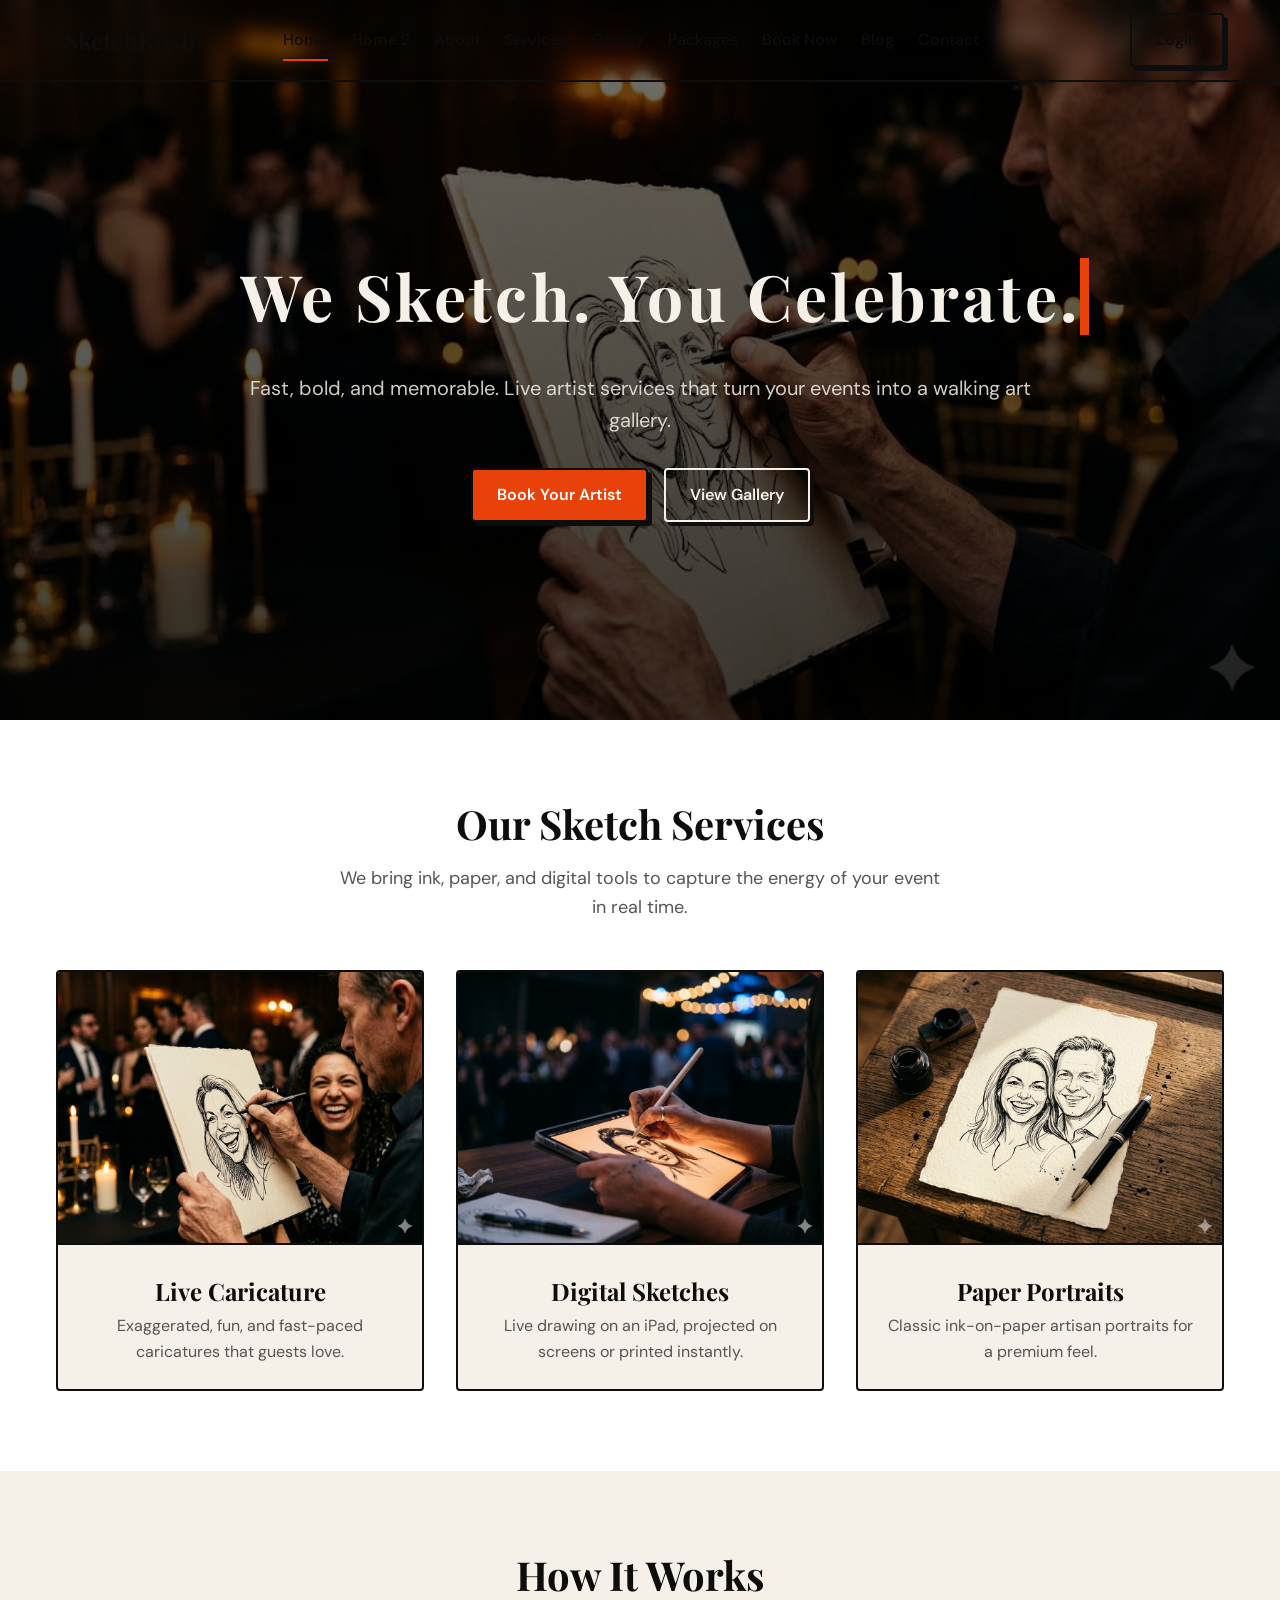
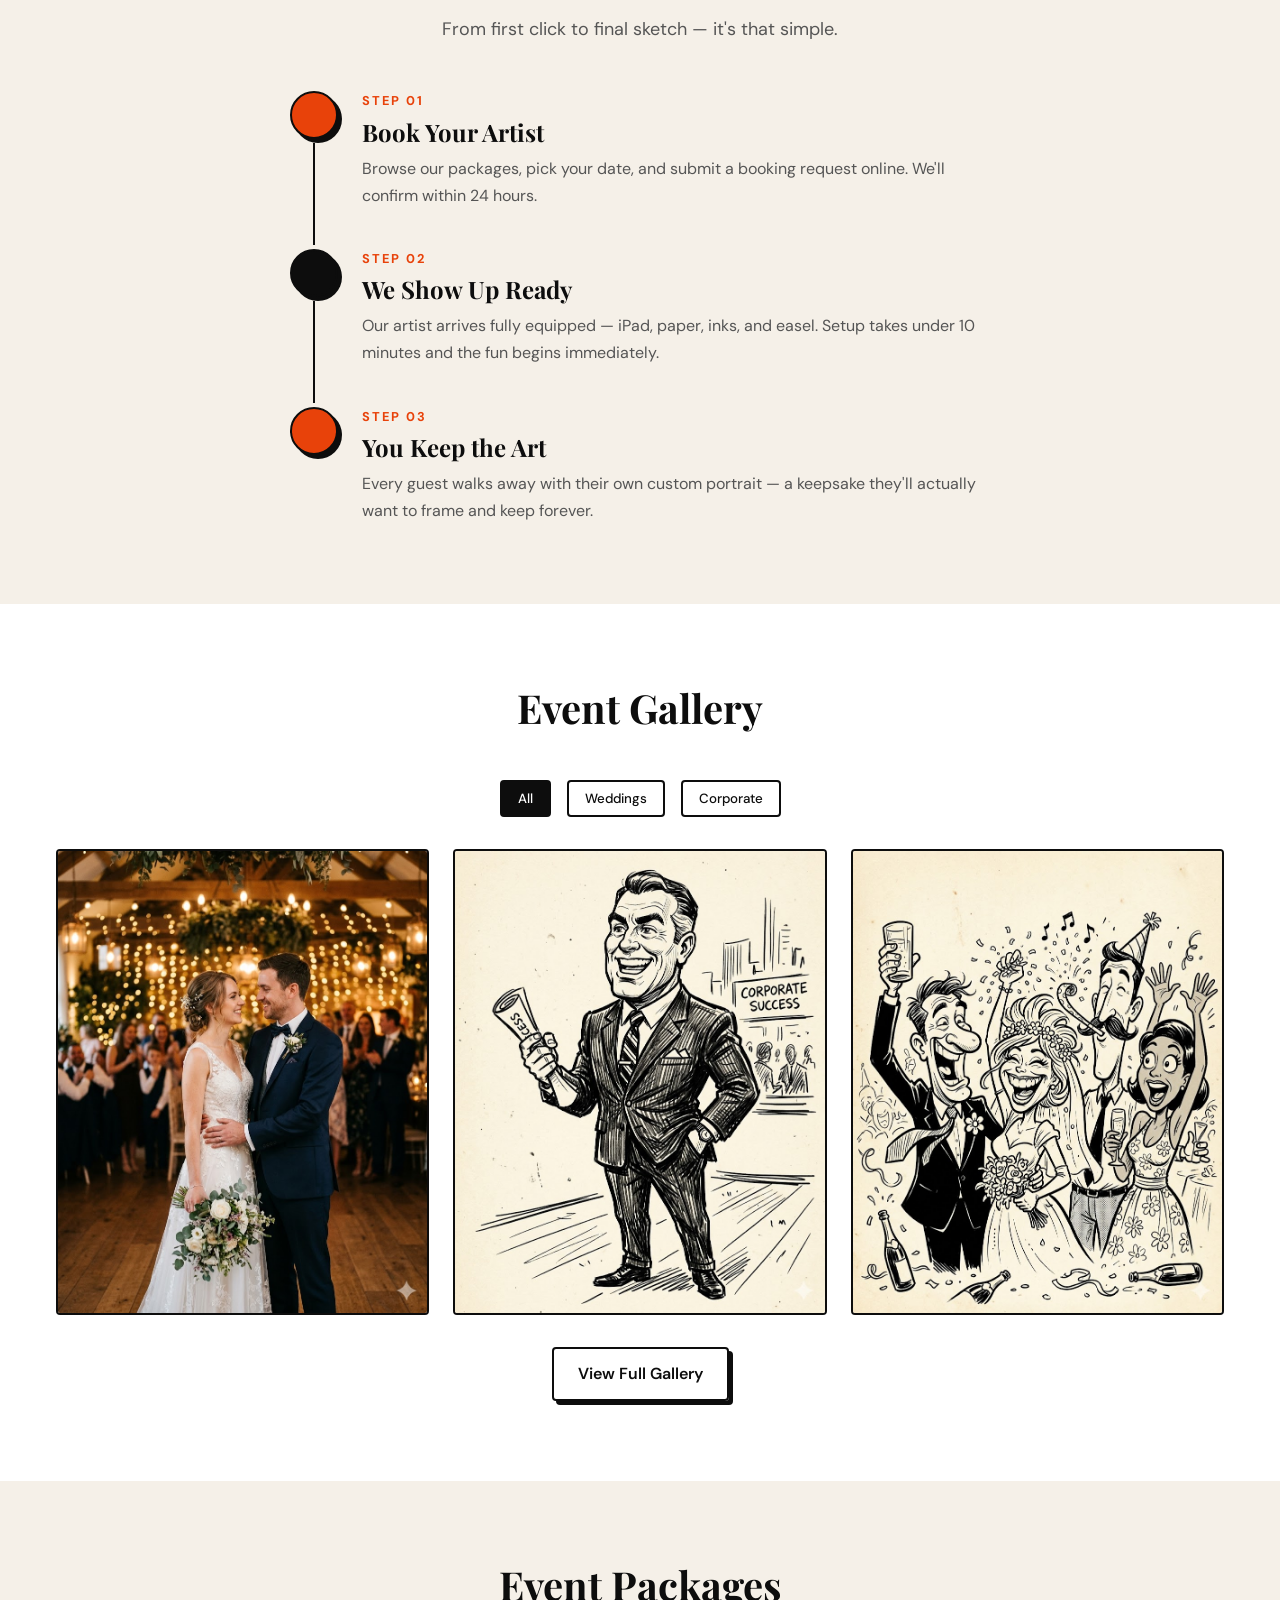
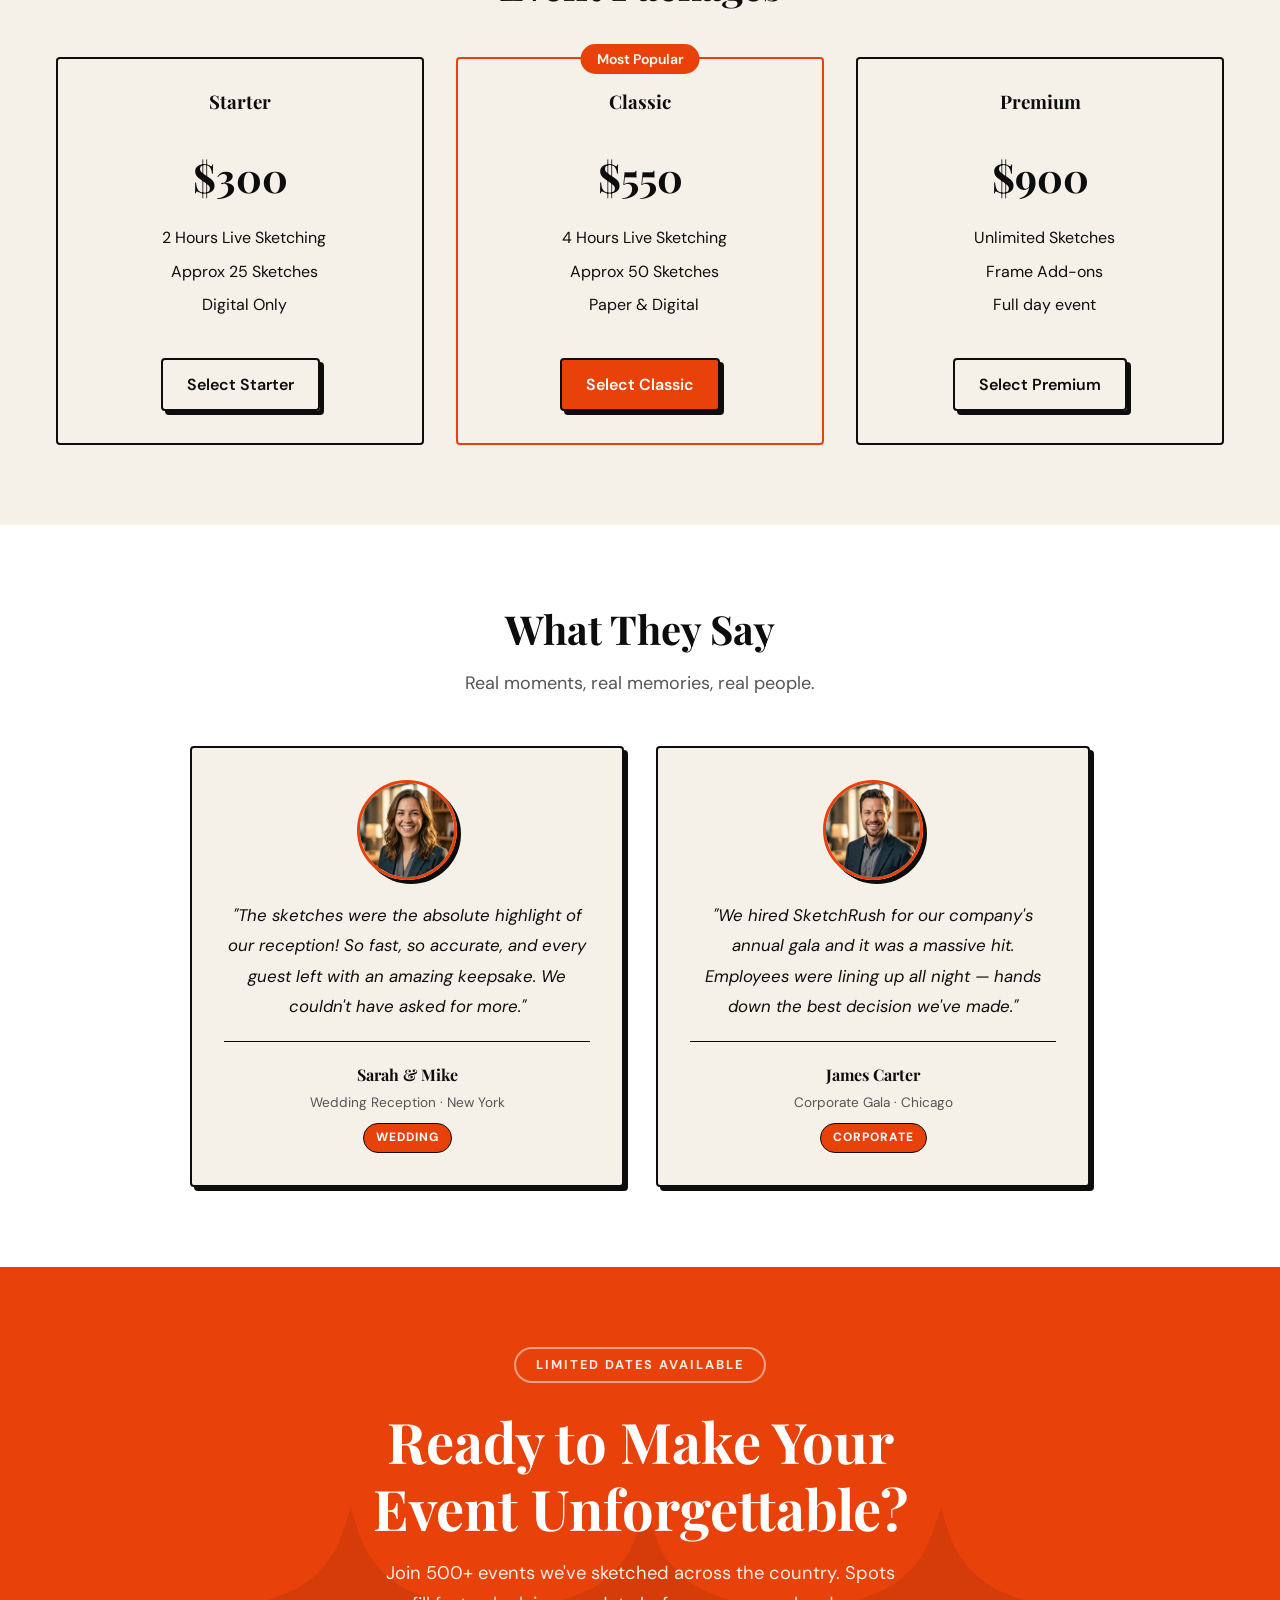
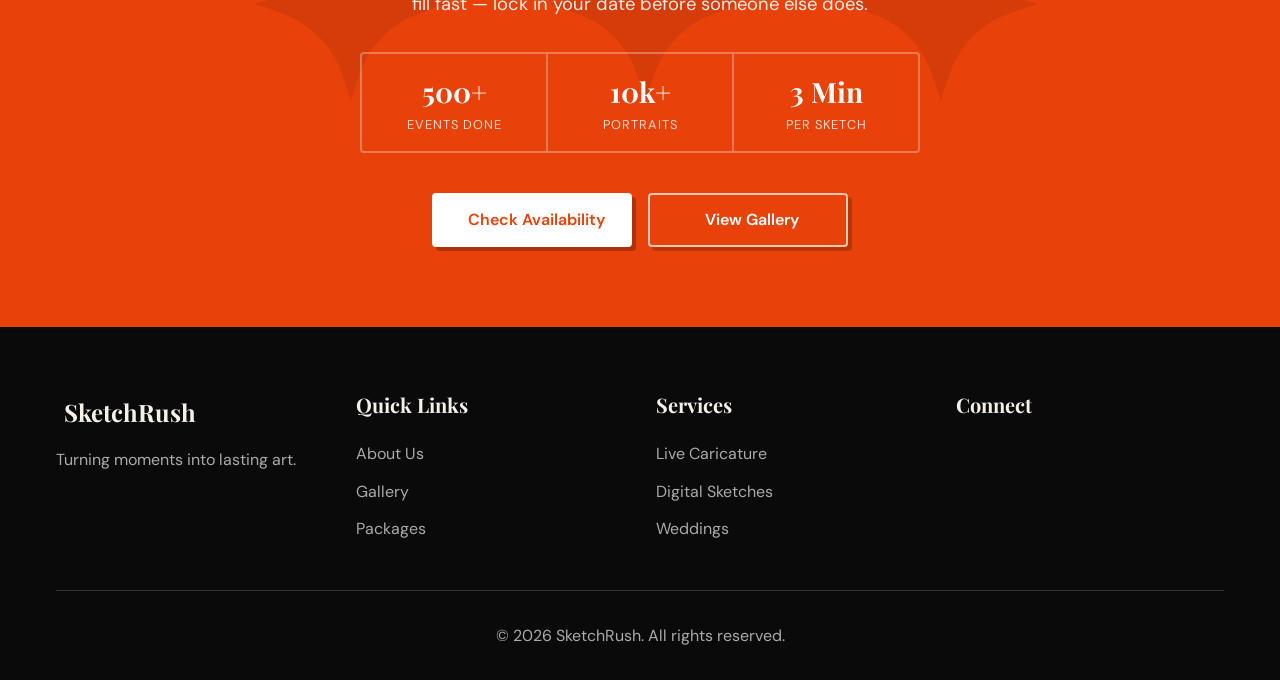
==== commit 99e62193: "second" ====
--- a/index.html
+++ b/index.html
@@ -4,7 +4,8 @@
 <head>
   <meta charset="UTF-8">
   <meta name="viewport" content="width=device-width, initial-scale=1.0">
-  <title>SketchRush | Live Event Sketch Artist</title>
+  <title>SketchRush | Live Event Caricature & Sketch Artist</title>
+  <link rel="icon" type="image/svg+xml" href="assets/images/favicon.svg">
   <meta name="description"
     content="SketchRush provides premium live sketch and caricature services for weddings, corporate events, parties, and festivals. Fast, bold, and memorable.">
 
@@ -39,6 +40,7 @@
       <nav class="nav-links">
         <a href="index.html" class="nav-link active">Home</a>
         <a href="home2.html" class="nav-link">Home 2</a>
+        <a href="about.html" class="nav-link">About</a>
         <a href="services.html" class="nav-link">Services</a>
         <a href="gallery.html" class="nav-link">Gallery</a>
         <a href="packages.html" class="nav-link">Packages</a>
@@ -70,6 +72,7 @@
     <nav class="drawer-links">
       <a href="index.html" class="nav-link active">Home</a>
       <a href="home2.html" class="nav-link">Home 2</a>
+      <a href="about.html" class="nav-link">About</a>
       <a href="services.html" class="nav-link">Services</a>
       <a href="gallery.html" class="nav-link">Gallery</a>
       <a href="packages.html" class="nav-link">Packages</a>
--- a/assets/css/style.css
+++ b/assets/css/style.css
@@ -470,6 +470,246 @@
   box-shadow: var(--shadow);
 }
 
+.vs-card {
+  transition: all 0.3s cubic-bezier(0.4, 0, 0.2, 1);
+  cursor: pointer;
+}
+
+.vs-card:hover {
+  transform: translateY(-8px);
+  box-shadow: 8px 8px 0px var(--accent);
+  border-color: var(--accent) !important;
+}
+
+.vs-card h3 i {
+  transition: transform 0.3s ease;
+}
+
+.vs-card:hover h3 i {
+  transform: scale(1.2) rotate(-5deg);
+}
+
+.faq-item {
+  transition: all 0.3s ease;
+  cursor: default;
+}
+
+.faq-item:hover {
+  transform: translateY(-4px);
+  border-color: var(--accent) !important;
+  box-shadow: var(--shadow);
+  background-color: var(--surface);
+}
+
+.faq-item h4 {
+  transition: color 0.3s ease;
+}
+
+.faq-item:hover h4 {
+  color: var(--accent);
+}
+
+.addon-card {
+  transition: all 0.3s ease;
+  cursor: pointer;
+}
+
+.addon-card:hover {
+  transform: translateY(-5px);
+  border-color: var(--accent) !important;
+  box-shadow: var(--shadow);
+}
+
+.addon-card h4 {
+  transition: color 0.3s ease;
+}
+
+.addon-card:hover h4 {
+  color: var(--accent);
+}
+
+/* FAQ Accordion */
+.faq-accordion {
+  max-width: 800px;
+  margin: 0 auto;
+  display: flex;
+  flex-direction: column;
+  gap: 16px;
+}
+
+.faq-details {
+  background-color: var(--bg);
+  border: 2px solid var(--border);
+  border-radius: var(--radius);
+  overflow: hidden;
+  transition: all 0.3s ease;
+}
+
+.faq-details[open] {
+  box-shadow: var(--shadow);
+}
+
+.faq-summary {
+  padding: 24px;
+  list-style: none;
+  cursor: pointer;
+  display: flex;
+  justify-content: space-between;
+  align-items: center;
+  font-family: var(--font-head);
+  font-weight: 700;
+  font-size: 1.125rem;
+  transition: color 0.3s;
+}
+
+.faq-summary::-webkit-details-marker {
+  display: none;
+}
+
+.faq-summary:hover {
+  color: var(--accent);
+}
+
+.accordion-icon {
+  font-size: 1.25rem;
+  transition: transform 0.3s ease;
+}
+
+.faq-details[open] .accordion-icon {
+  transform: rotate(180deg);
+  color: var(--accent);
+}
+
+.faq-content {
+  padding: 0 24px 24px;
+  color: var(--text-muted);
+  line-height: 1.6;
+  animation: slideDown 0.3s ease-out;
+}
+
+@keyframes slideDown {
+  from {
+    opacity: 0;
+    transform: translateY(-10px);
+  }
+  to {
+    opacity: 1;
+    transform: translateY(0);
+  }
+}
+
+/* Form Card */
+.form-card {
+  background-color: var(--surface);
+  border: 2px solid var(--border);
+  border-radius: var(--radius);
+  padding: calc(var(--spacing) * 5);
+  box-shadow: var(--shadow);
+}
+
+[data-theme="dark"] .form-card {
+  background-color: #141414;
+}
+
+[data-theme="light"] .form-card {
+  background-color: #FFFFFF;
+}
+
+/* Social Icon Button */
+.social-icon-btn {
+  width: 48px;
+  height: 48px;
+  display: flex;
+  align-items: center;
+  justify-content: center;
+  border: 2px solid var(--border);
+  border-radius: var(--radius);
+  background-color: var(--bg);
+  color: var(--text);
+  font-size: 1.5rem;
+  transition: all 0.3s ease;
+  cursor: pointer;
+}
+
+.social-icon-btn:hover {
+  transform: translateY(-4px);
+  border-color: var(--accent);
+  color: var(--accent);
+  box-shadow: var(--shadow);
+}
+
+/* Date Input Fix for Dark Theme */
+[data-theme="dark"] input[type="date"]::-webkit-calendar-picker-indicator {
+  filter: invert(1);
+  cursor: pointer;
+}
+
+/* Auth Toggles Responsive */
+.auth-toggles {
+  position: absolute;
+  top: 24px;
+  right: 24px;
+  display: flex;
+  gap: 16px;
+  z-index: 1000;
+}
+
+@media (max-width: 480px) {
+  .auth-toggles {
+    top: 15px;
+    right: 15px;
+    gap: 12px;
+  }
+  /* Push the content down to make room for full-sized icons */
+  .auth-page {
+    padding-top: 80px !important;
+    align-items: flex-start !important;
+  }
+}
+
+/* Auth Links Hover */
+.auth-link {
+  text-decoration: none;
+  transition: all 0.3s ease;
+  display: inline-block;
+}
+
+.auth-link:hover {
+  text-decoration: underline !important;
+  filter: brightness(1.2);
+  transform: translateY(-1px);
+}
+
+/* Password Toggle */
+.password-wrapper {
+  position: relative;
+}
+
+.password-toggle {
+  position: absolute;
+  right: 12px;
+  top: 18px; /* Adjusted based on form-control height */
+  background: none;
+  border: none;
+  padding: 0;
+  cursor: pointer;
+  color: var(--text-muted);
+  font-size: 1.25rem;
+  display: flex;
+  align-items: center;
+  justify-content: center;
+  transition: color 0.3s ease;
+  z-index: 5;
+}
+
+.password-toggle:hover {
+  color: var(--accent);
+}
+
+.password-wrapper .form-control {
+  padding-right: 45px;
+}
+
 .card-icon {
   font-size: 3rem;
   color: var(--accent);
@@ -885,6 +1125,11 @@
     grid-template-columns: 1fr;
   }
 
+  .digital-paper-grid,
+  .artists-grid {
+    grid-template-columns: repeat(2, 1fr);
+  }
+
   .stats-grid-h2 {
     grid-template-columns: repeat(2, 1fr);
   }
@@ -924,7 +1169,9 @@
   .gallery-preview-grid,
   .packages-grid,
   .testimonials-grid,
-  .grid-3 {
+  .grid-3,
+  .digital-paper-grid,
+  .artists-grid {
     grid-template-columns: 1fr;
   }
 
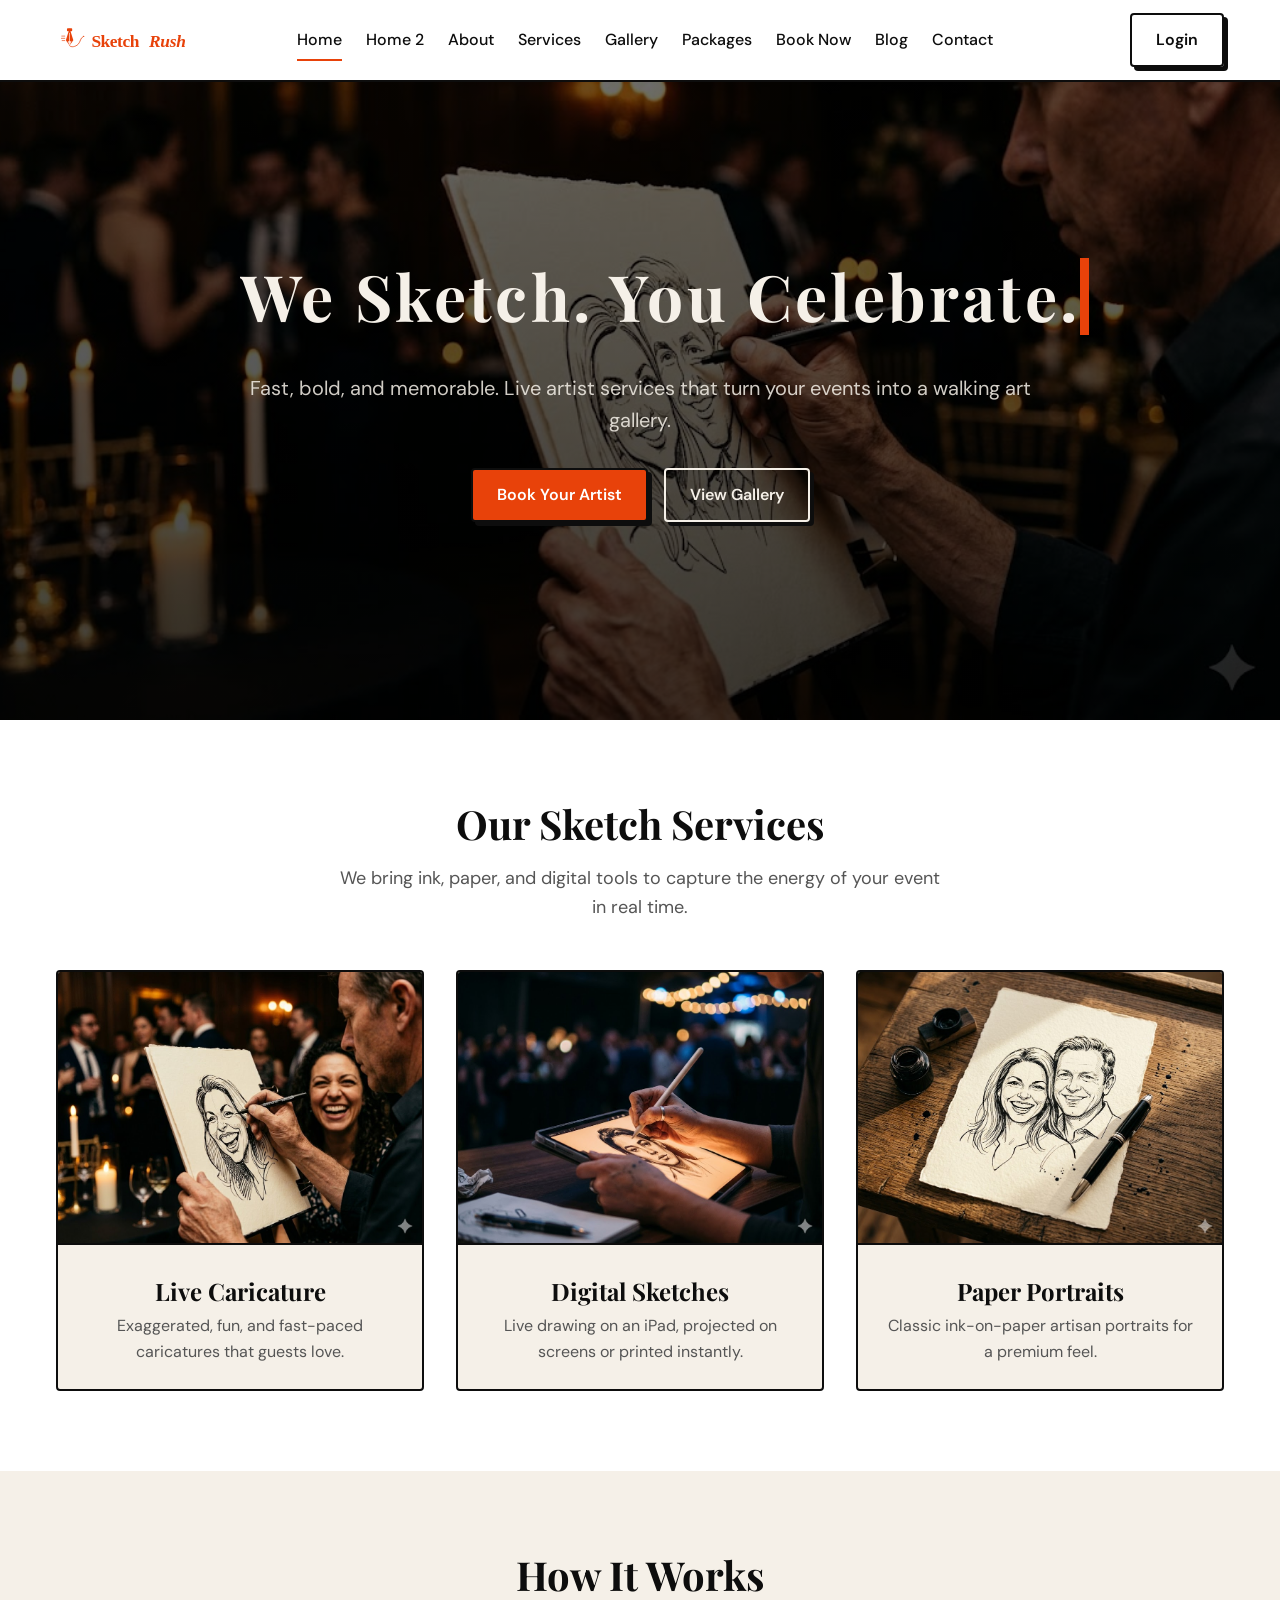
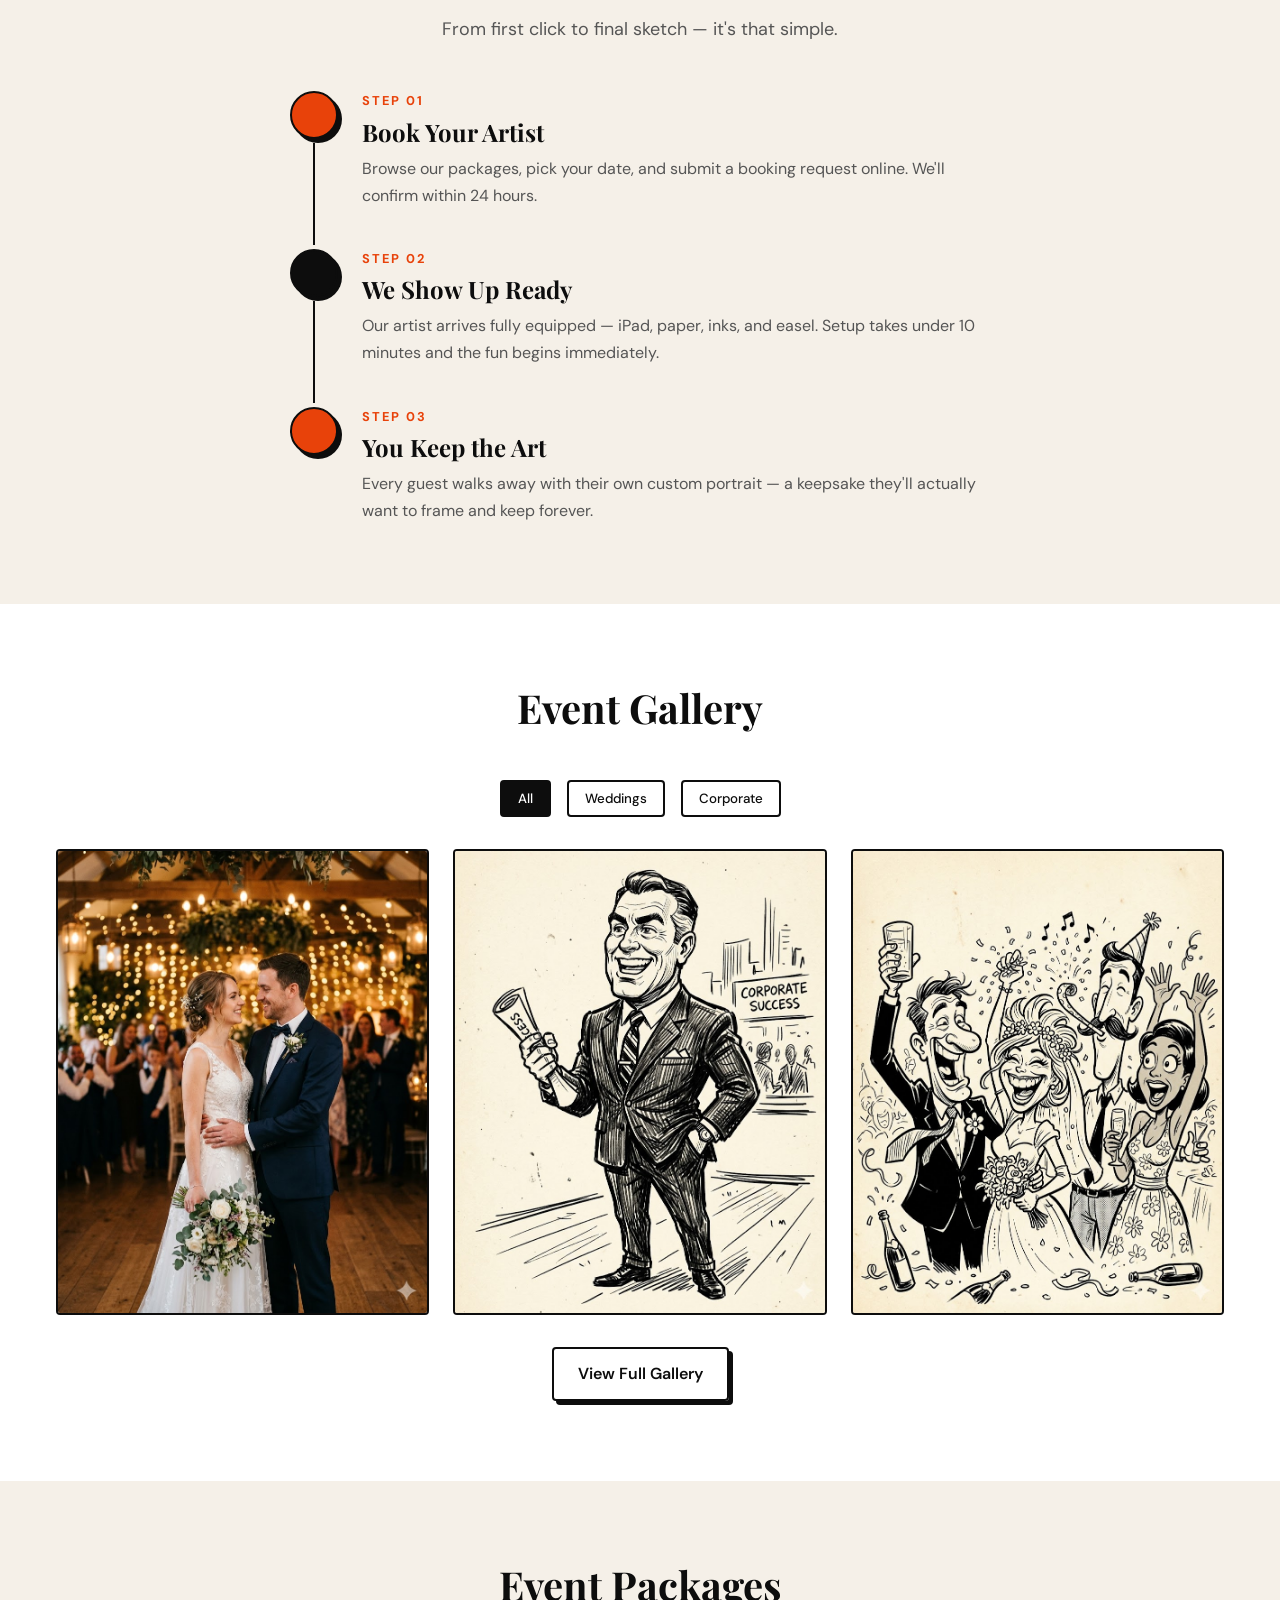
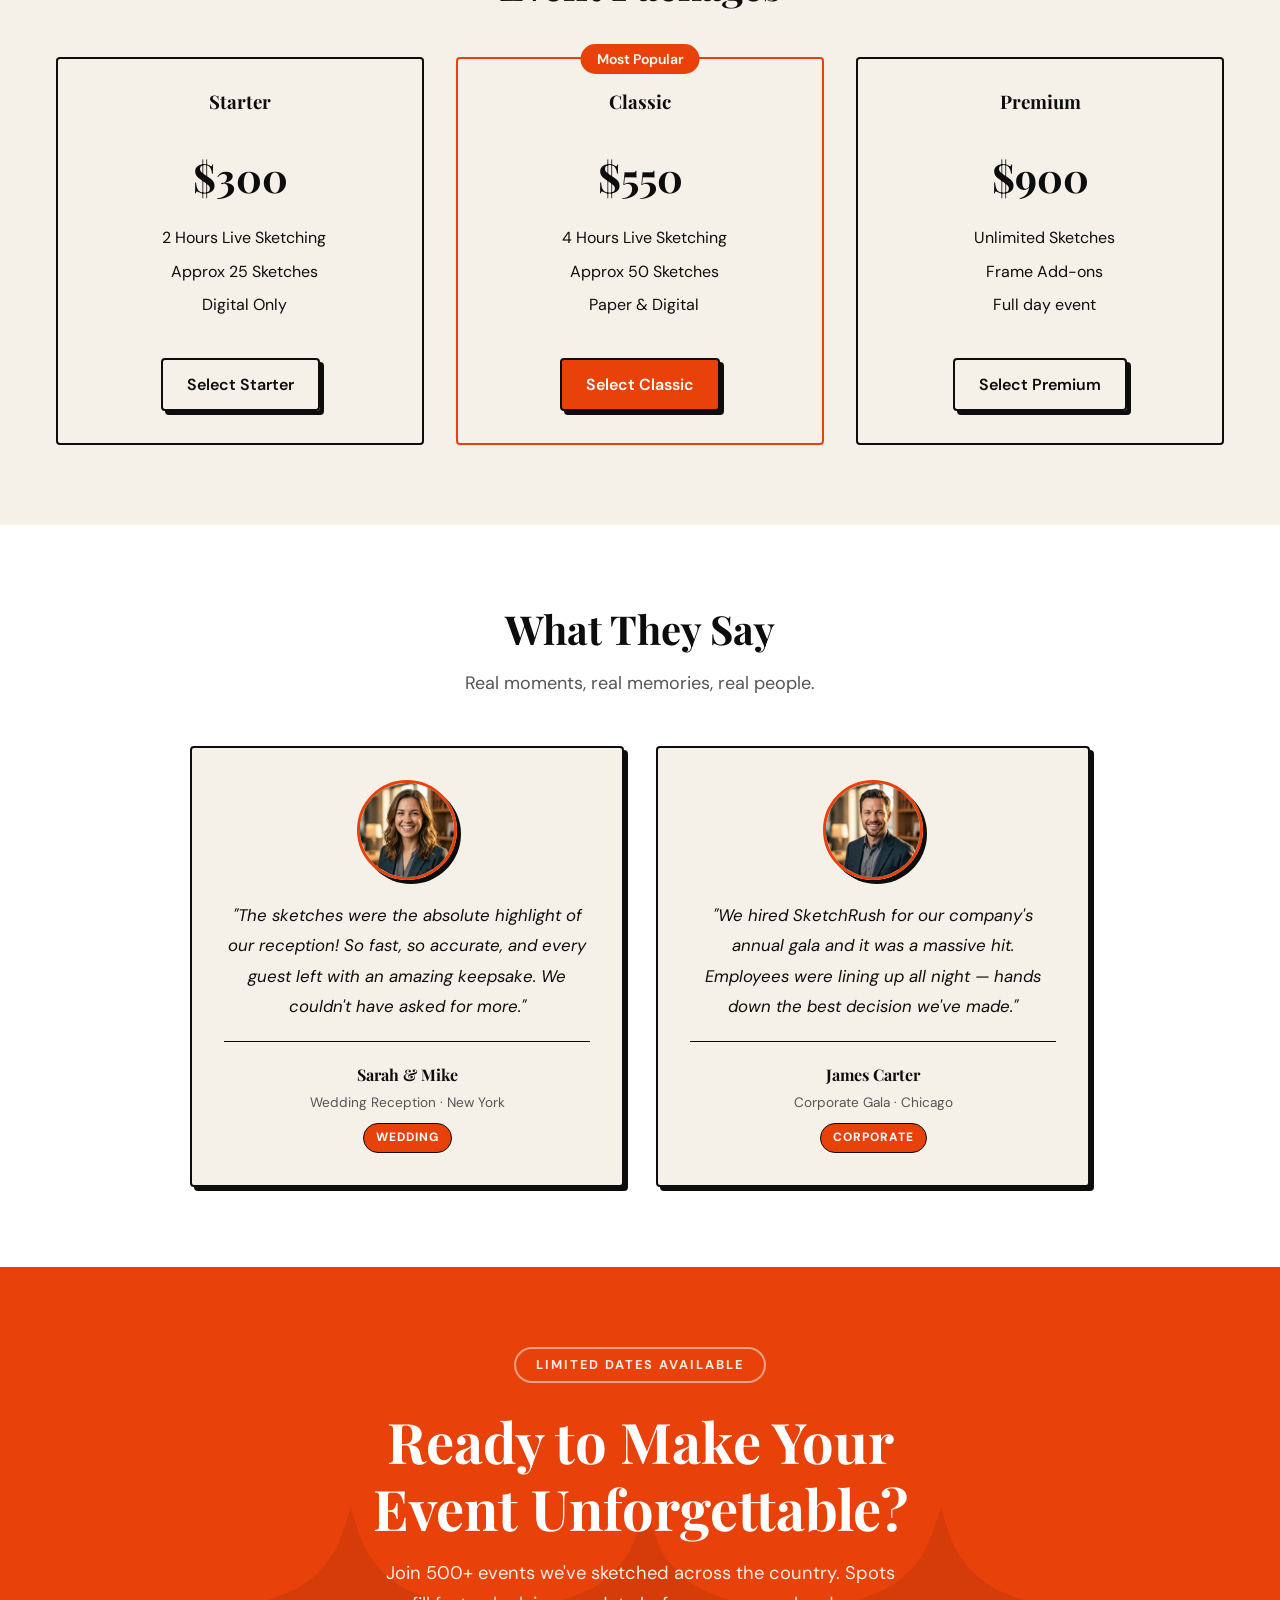
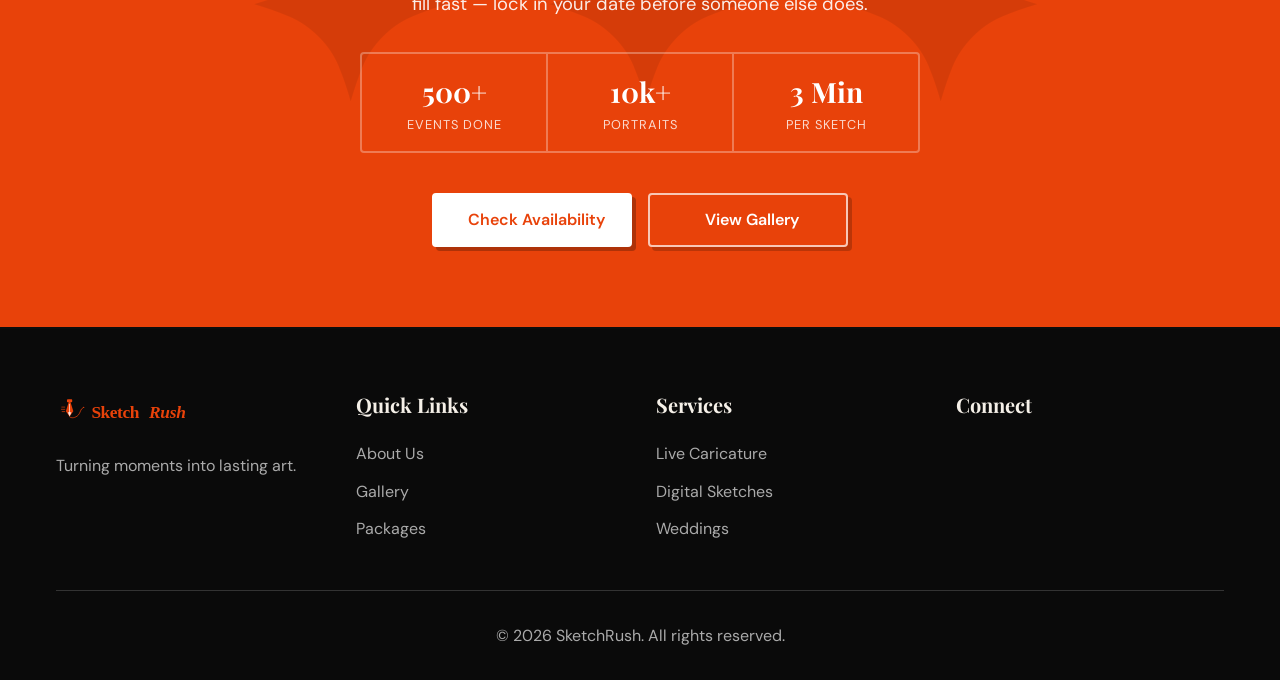
==== commit c4e77344: "third" ====
--- a/index.html
+++ b/index.html
@@ -34,7 +34,7 @@
   <header class="navbar">
     <div class="container navbar-container">
       <a href="index.html" class="logo">
-        <i class="ph ph-pen-nib logo-icon"></i> SketchRush
+        <img src="assets/images/sketchrush-logo.svg" alt="SketchRush" class="site-logo">
       </a>
 
       <nav class="nav-links">
@@ -65,7 +65,9 @@
   <div class="drawer-overlay"></div>
   <aside class="drawer">
     <div class="drawer-header">
-      <a href="index.html" class="logo"><i class="ph ph-pen-nib logo-icon"></i> SketchRush</a>
+      <a href="index.html" class="logo">
+        <img src="assets/images/sketchrush-logo.svg" alt="SketchRush" class="site-logo">
+      </a>
       <button class="icon-btn close-drawer" aria-label="Close Menu"><i class="ph ph-x"></i></button>
     </div>
 
@@ -670,8 +672,9 @@
     <div class="container">
       <div class="footer-grid">
         <div>
-          <a href="index.html" class="logo" style="color: #F5F0E8;"><i class="ph ph-pen-nib logo-icon"></i>
-            SketchRush</a>
+          <a href="index.html" class="logo">
+            <img src="assets/images/sketchrush-logo.svg" alt="SketchRush" class="site-logo">
+          </a>
           <p style="color: #AAAAAA; margin-top: 16px;">Turning moments into lasting art.</p>
         </div>
         <div>
--- a/assets/css/style.css
+++ b/assets/css/style.css
@@ -143,23 +143,12 @@
   top: 0;
   left: 0;
   width: 100%;
-  background: rgba(var(--bg), 0.9);
-  backdrop-filter: blur(8px);
-  -webkit-backdrop-filter: blur(8px);
   z-index: 1000;
+  background: var(--bg);
   border-bottom: 2px solid var(--border);
   transition: background 0.3s, border-color 0.3s;
 }
 
-/* Fallback solid background since CSS vars inside rgba don't work like that directly */
-[data-theme="dark"] .navbar {
-  background: rgba(10, 10, 10, 0.9);
-}
-
-[data-theme="light"] .navbar {
-  background: rgba(255, 255, 255, 0.9);
-}
-
 .navbar-container {
   display: flex;
   justify-content: space-between;
@@ -168,17 +157,15 @@
 }
 
 .logo {
-  font-family: var(--font-head);
-  font-size: 1.5rem;
-  font-weight: 700;
-  display: flex;
-  align-items: center;
-  gap: 8px;
-}
-
-.logo-icon {
-  font-size: 2rem;
-  color: var(--accent);
+  display: inline-flex;
+  align-items: center;
+  text-decoration: none;
+}
+
+.site-logo {
+  height: 36px;
+  width: auto;
+  display: block;
 }
 
 .nav-links {
@@ -1087,8 +1074,9 @@
     grid-template-columns: repeat(2, 1fr);
   }
 
+  /* Footer remains 4 columns at 1024 to better use space */
   .footer-grid {
-    grid-template-columns: repeat(2, 1fr);
+    grid-template-columns: repeat(4, 1fr);
   }
 
   .stats-grid-h2 {
@@ -1144,16 +1132,16 @@
   }
 
   .footer-grid {
-    grid-template-columns: 1fr;
-    text-align: center;
+    grid-template-columns: repeat(2, 1fr);
+    text-align: left; /* Keep text left aligned in 2x2 */
+  }
+
+  .footer-links {
+    align-items: flex-start;
   }
 
   .social-icons {
-    justify-content: center;
-  }
-
-  .footer-links {
-    align-items: center;
+    justify-content: flex-start;
   }
 }
 
@@ -1205,8 +1193,21 @@
     justify-content: center;
   }
 
-  .stats-grid-h2 {
+  .stats-grid-h2,
+  .footer-grid {
     grid-template-columns: 1fr;
+  }
+
+  .footer-grid {
+    text-align: center;
+  }
+
+  .footer-links {
+    align-items: center;
+  }
+
+  .social-icons {
+    justify-content: center;
   }
 }
 
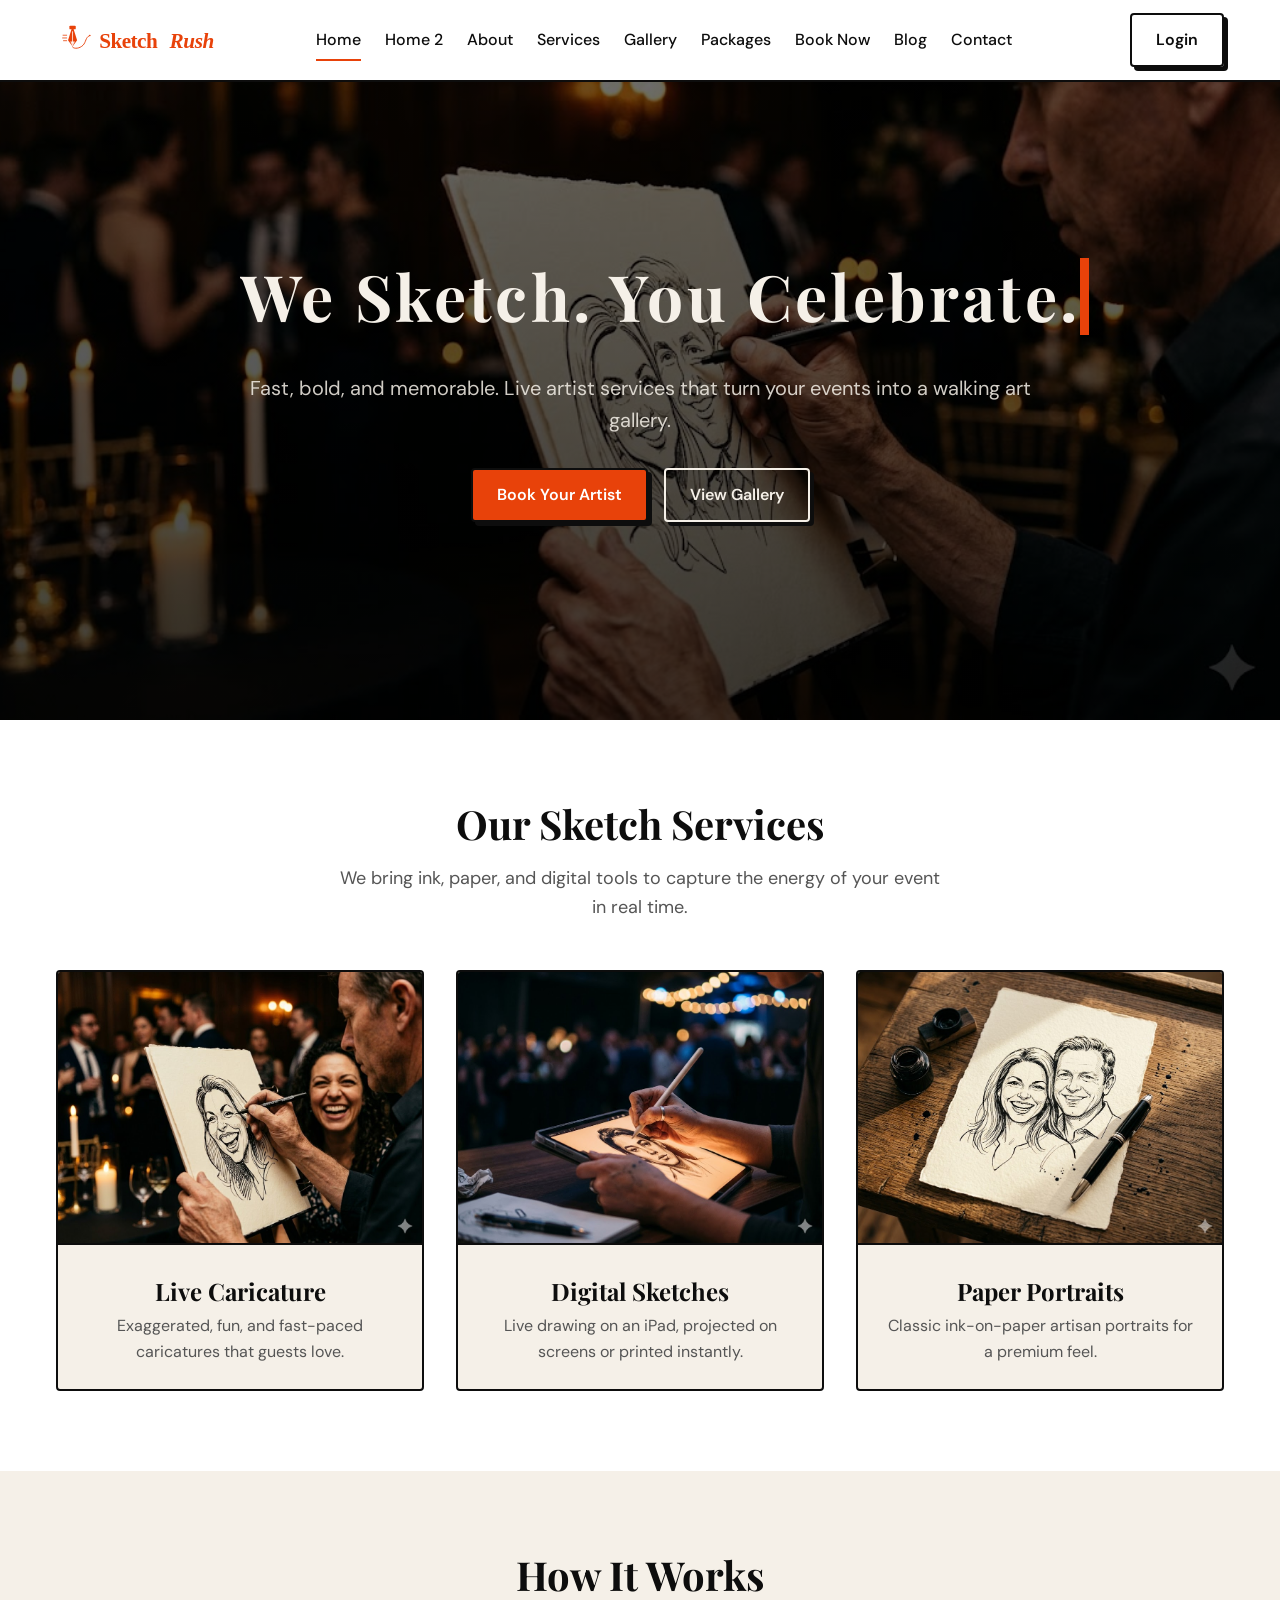
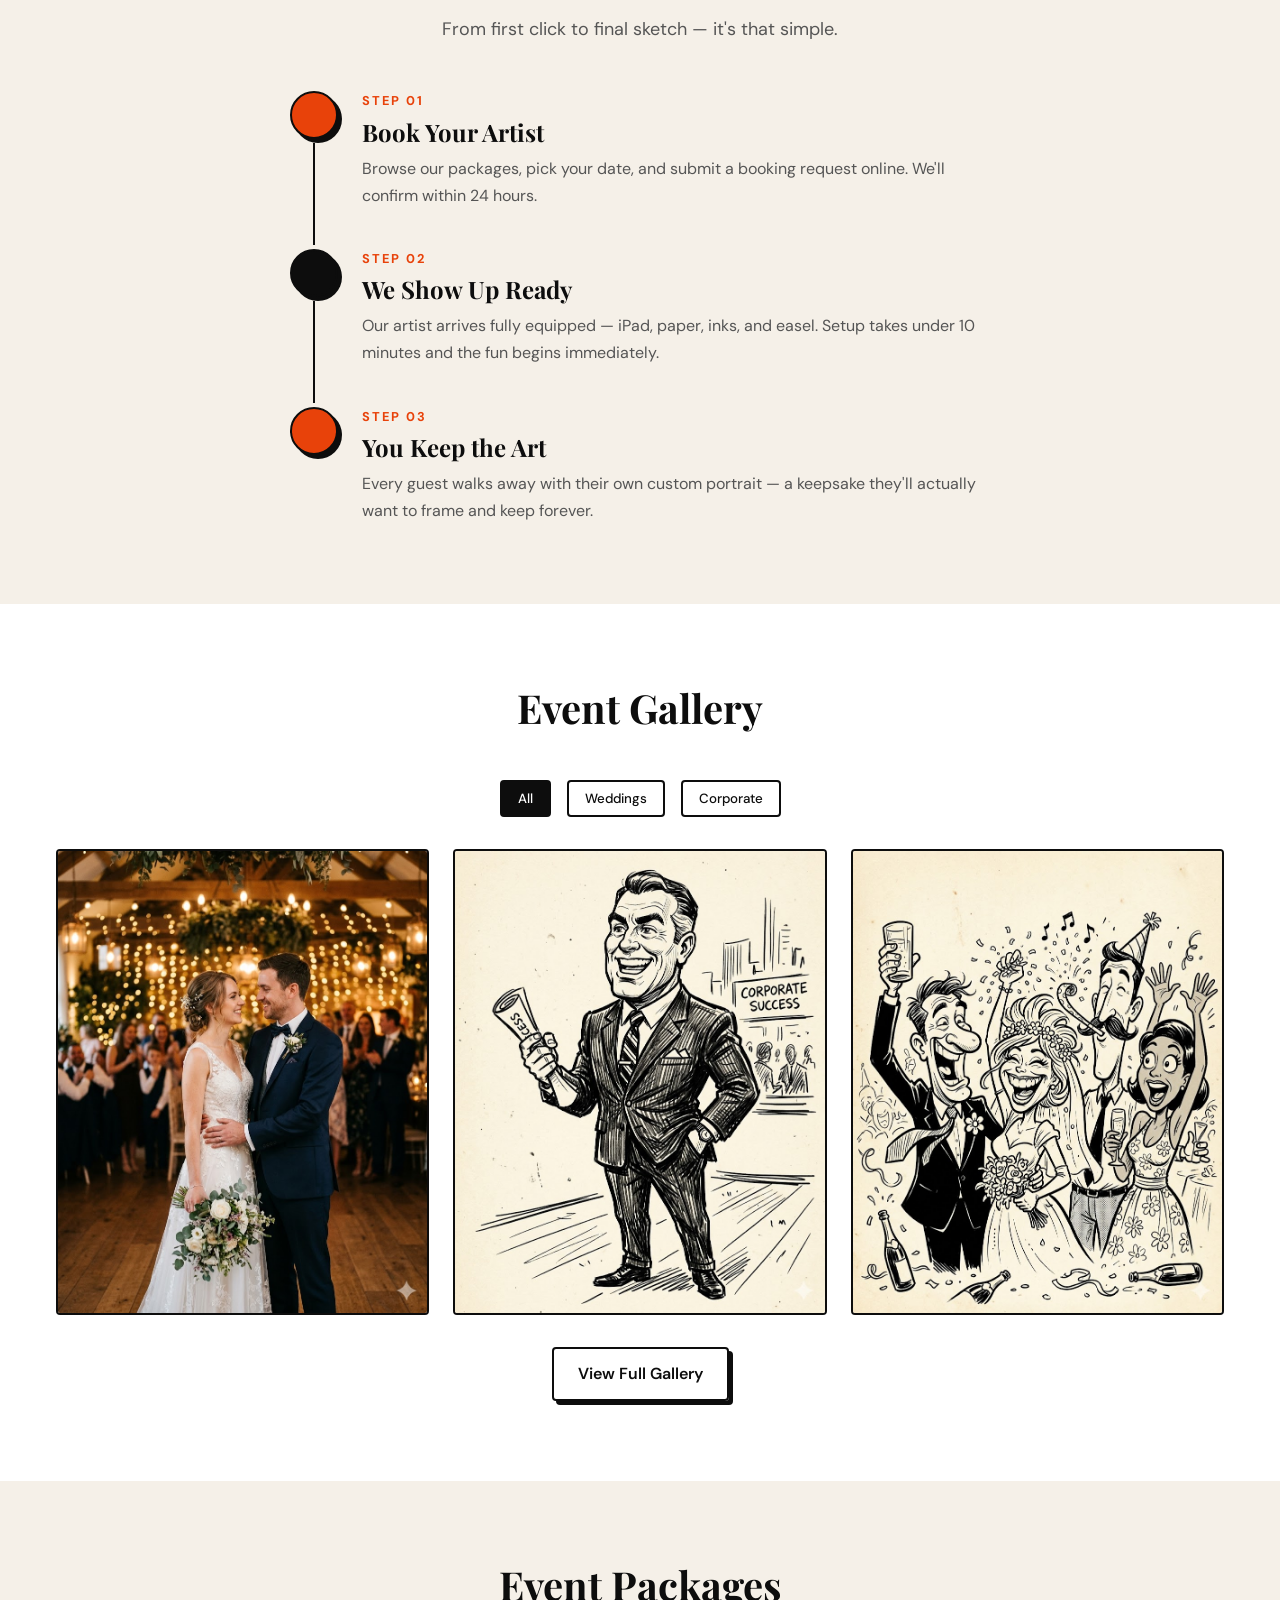
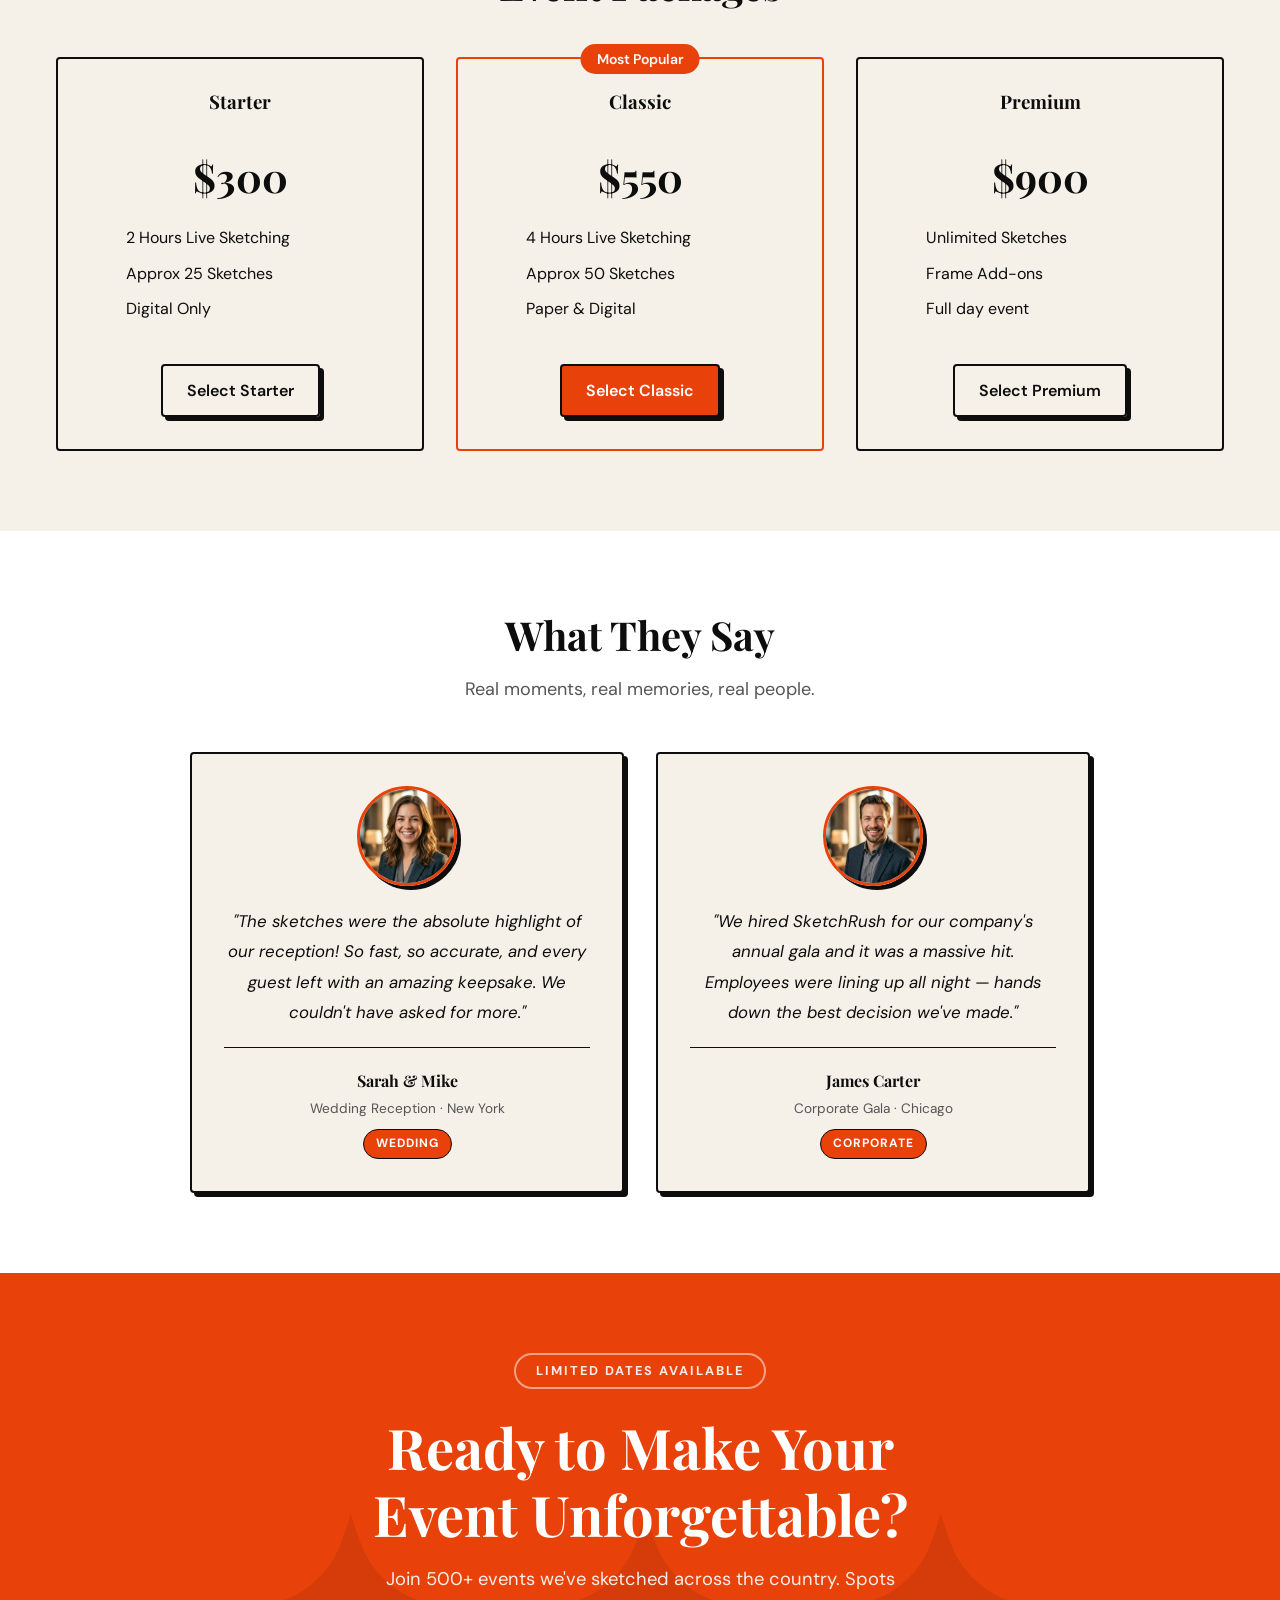
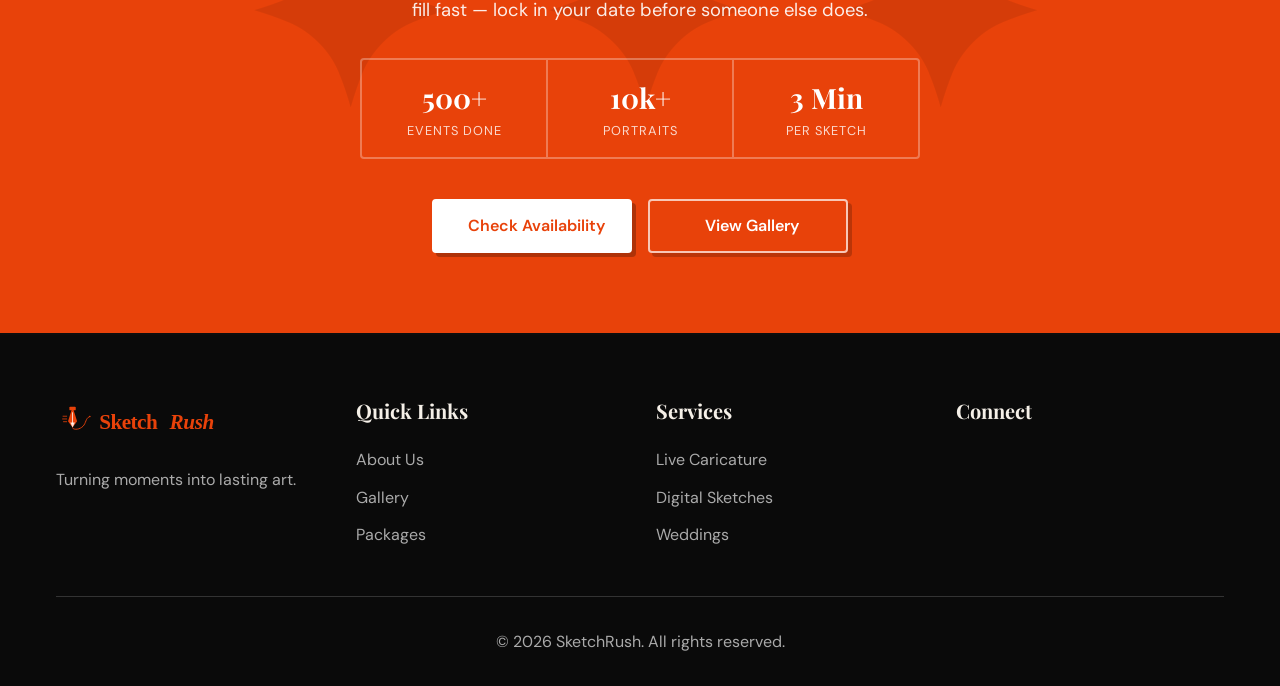
==== commit 4dae8238: "client1" ====
--- a/index.html
+++ b/index.html
@@ -212,7 +212,7 @@
             </div>
 
             <!-- Content -->
-            <div style="padding: 0 0 40px 24px; flex: 1;">
+            <div style="padding: 0; padding-bottom: 40px; padding-inline-start: 24px; flex: 1;">
               <div
                 style="color: var(--accent); font-weight: 700; font-size: 0.8rem; letter-spacing: 2px; text-transform: uppercase; margin-bottom: 6px;">
                 Step 01</div>
@@ -244,7 +244,7 @@
               </div>
               <div style="flex: 1; width: 2px; background: var(--border); margin: 4px 0;"></div>
             </div>
-            <div style="padding: 0 0 40px 24px; flex: 1;">
+            <div style="padding: 0; padding-bottom: 40px; padding-inline-start: 24px; flex: 1;">
               <div
                 style="color: var(--accent); font-weight: 700; font-size: 0.8rem; letter-spacing: 2px; text-transform: uppercase; margin-bottom: 6px;">
                 Step 02</div>
@@ -276,7 +276,7 @@
               </div>
               <!-- No bottom line on last step -->
             </div>
-            <div style="padding: 0 0 0 24px; flex: 1;">
+            <div style="padding: 0; padding-inline-start: 24px; flex: 1;">
               <div
                 style="color: var(--accent); font-weight: 700; font-size: 0.8rem; letter-spacing: 2px; text-transform: uppercase; margin-bottom: 6px;">
                 Step 03</div>
--- a/assets/css/style.css
+++ b/assets/css/style.css
@@ -163,7 +163,7 @@
 }
 
 .site-logo {
-  height: 36px;
+  height: 44px;
   width: auto;
   display: block;
 }
@@ -261,6 +261,7 @@
   display: flex;
   flex-direction: column;
   border-inline-start: 2px solid var(--border);
+  overflow-y: auto;
 }
 
 .drawer.active {
@@ -365,6 +366,11 @@
   flex-wrap: wrap;
   opacity: 0;
   animation: fadeInUp 0.8s ease forwards 2.4s;
+}
+
+.hero-cta .btn-outline:hover {
+  background-color: var(--surface) !important;
+  color: var(--primary) !important;
 }
 
 @keyframes fadeInUp {
@@ -1036,9 +1042,10 @@
 .package-features li {
   display: flex;
   align-items: center;
-  justify-content: center;
-  gap: 8px;
-  margin-bottom: 8px;
+  justify-content: flex-start;
+  gap: 12px;
+  margin-bottom: 10px;
+  padding-left: 24px;
 }
 
 .package-features i {
@@ -1148,6 +1155,18 @@
 @media (max-width: 480px) {
   .hero-title {
     font-size: 1.8rem;
+  }
+
+  .hero-cta {
+    flex-direction: column;
+    align-items: stretch;
+    max-width: 280px;
+    margin-inline: auto;
+  }
+
+  .hero-cta .btn {
+    width: 100%;
+    justify-content: center;
   }
 }
 
@@ -1187,6 +1206,20 @@
   .drawer {
     width: 100%;
     right: -100%;
+    padding: calc(var(--spacing) * 2);
+  }
+
+  .drawer-links .nav-link {
+    padding: calc(var(--spacing) * 1) 0;
+    font-size: 1rem;
+  }
+
+  .drawer-header {
+    margin-bottom: calc(var(--spacing) * 2);
+  }
+
+  .drawer-actions {
+    padding-top: calc(var(--spacing) * 2);
   }
 
   .hero-form {
